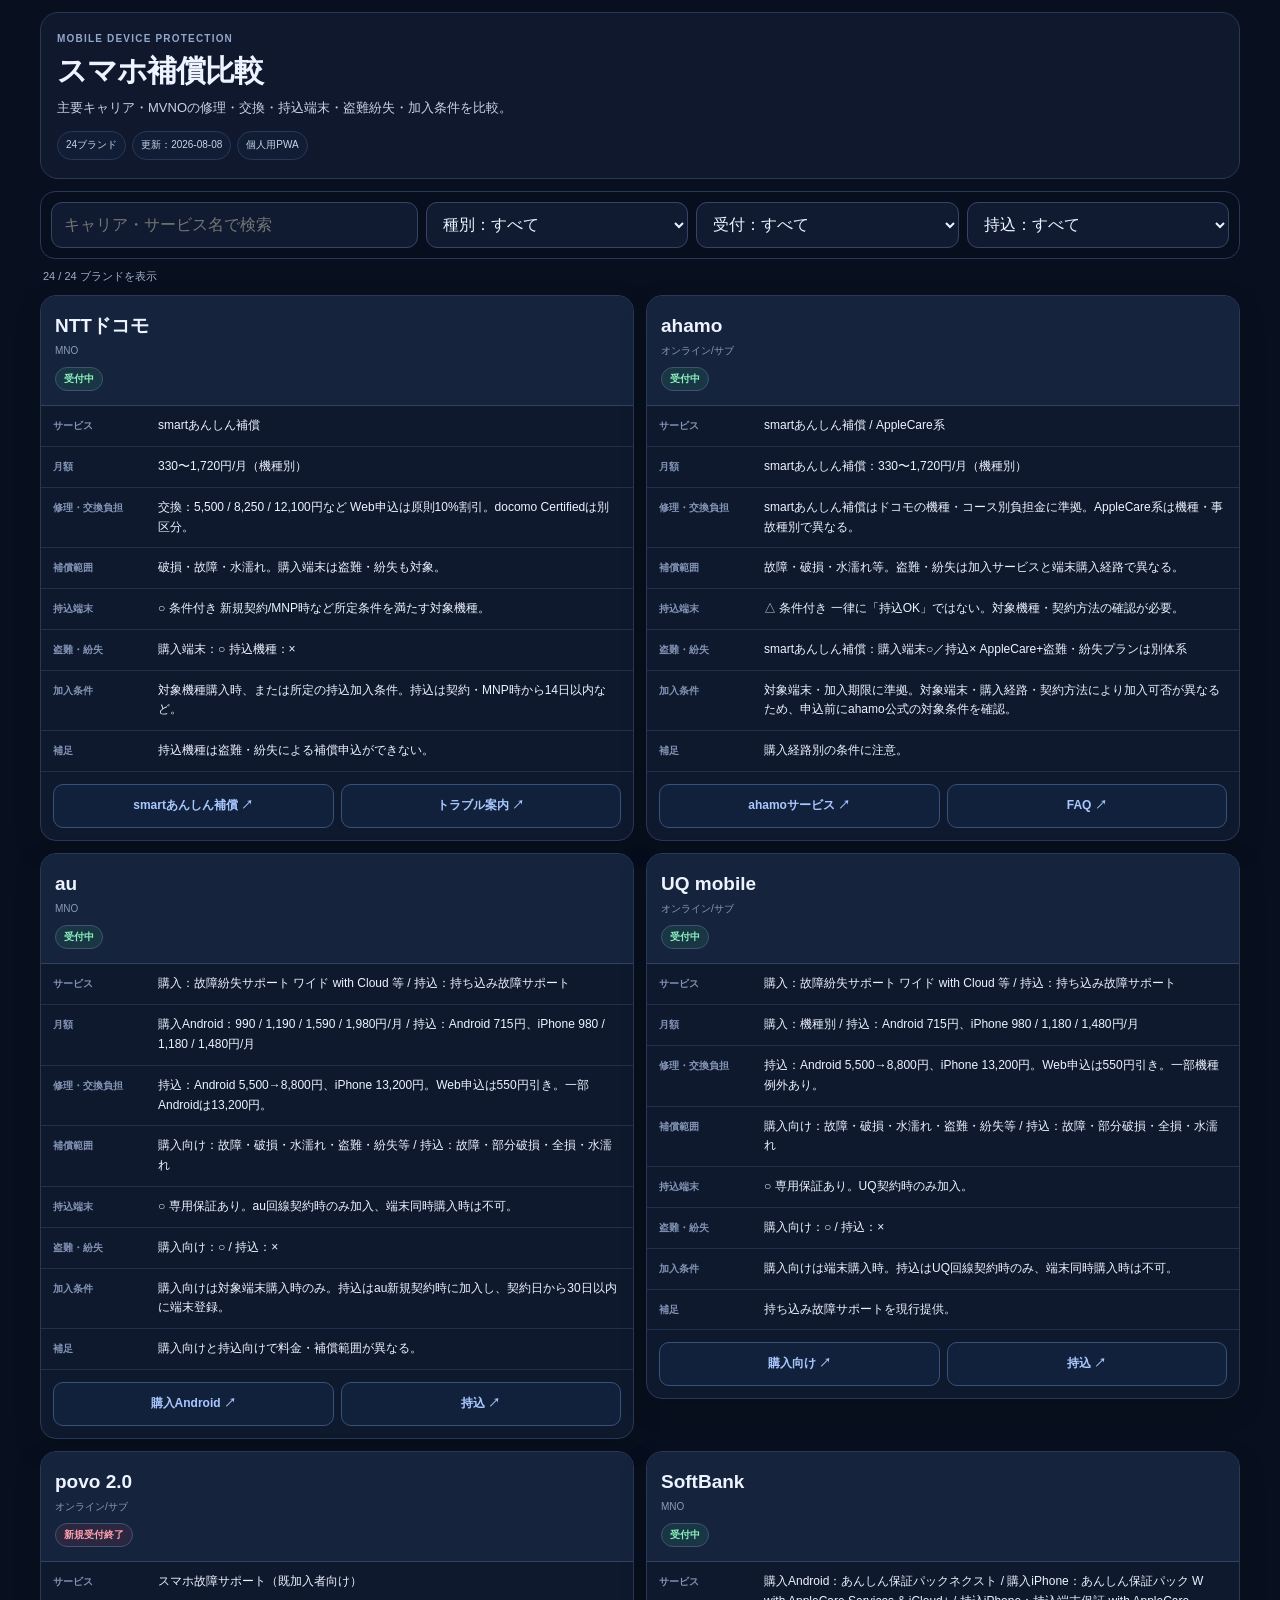
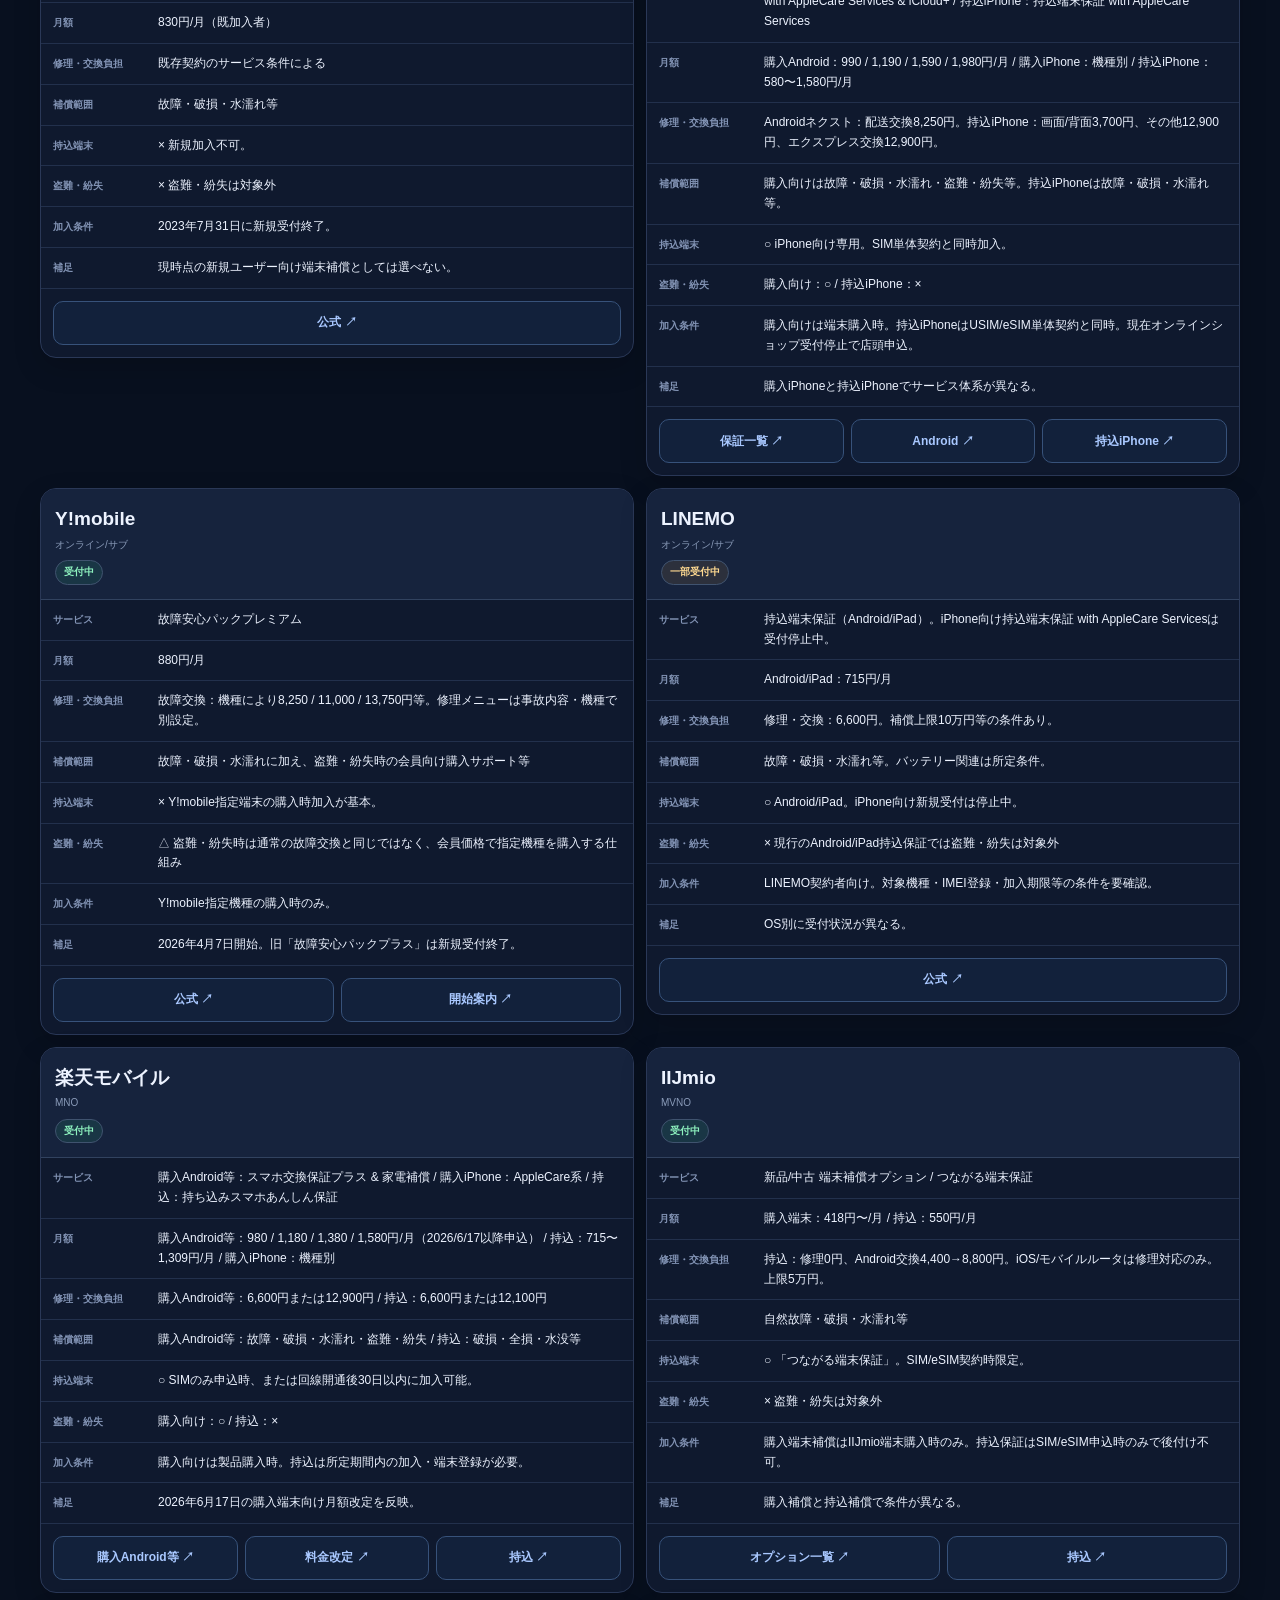
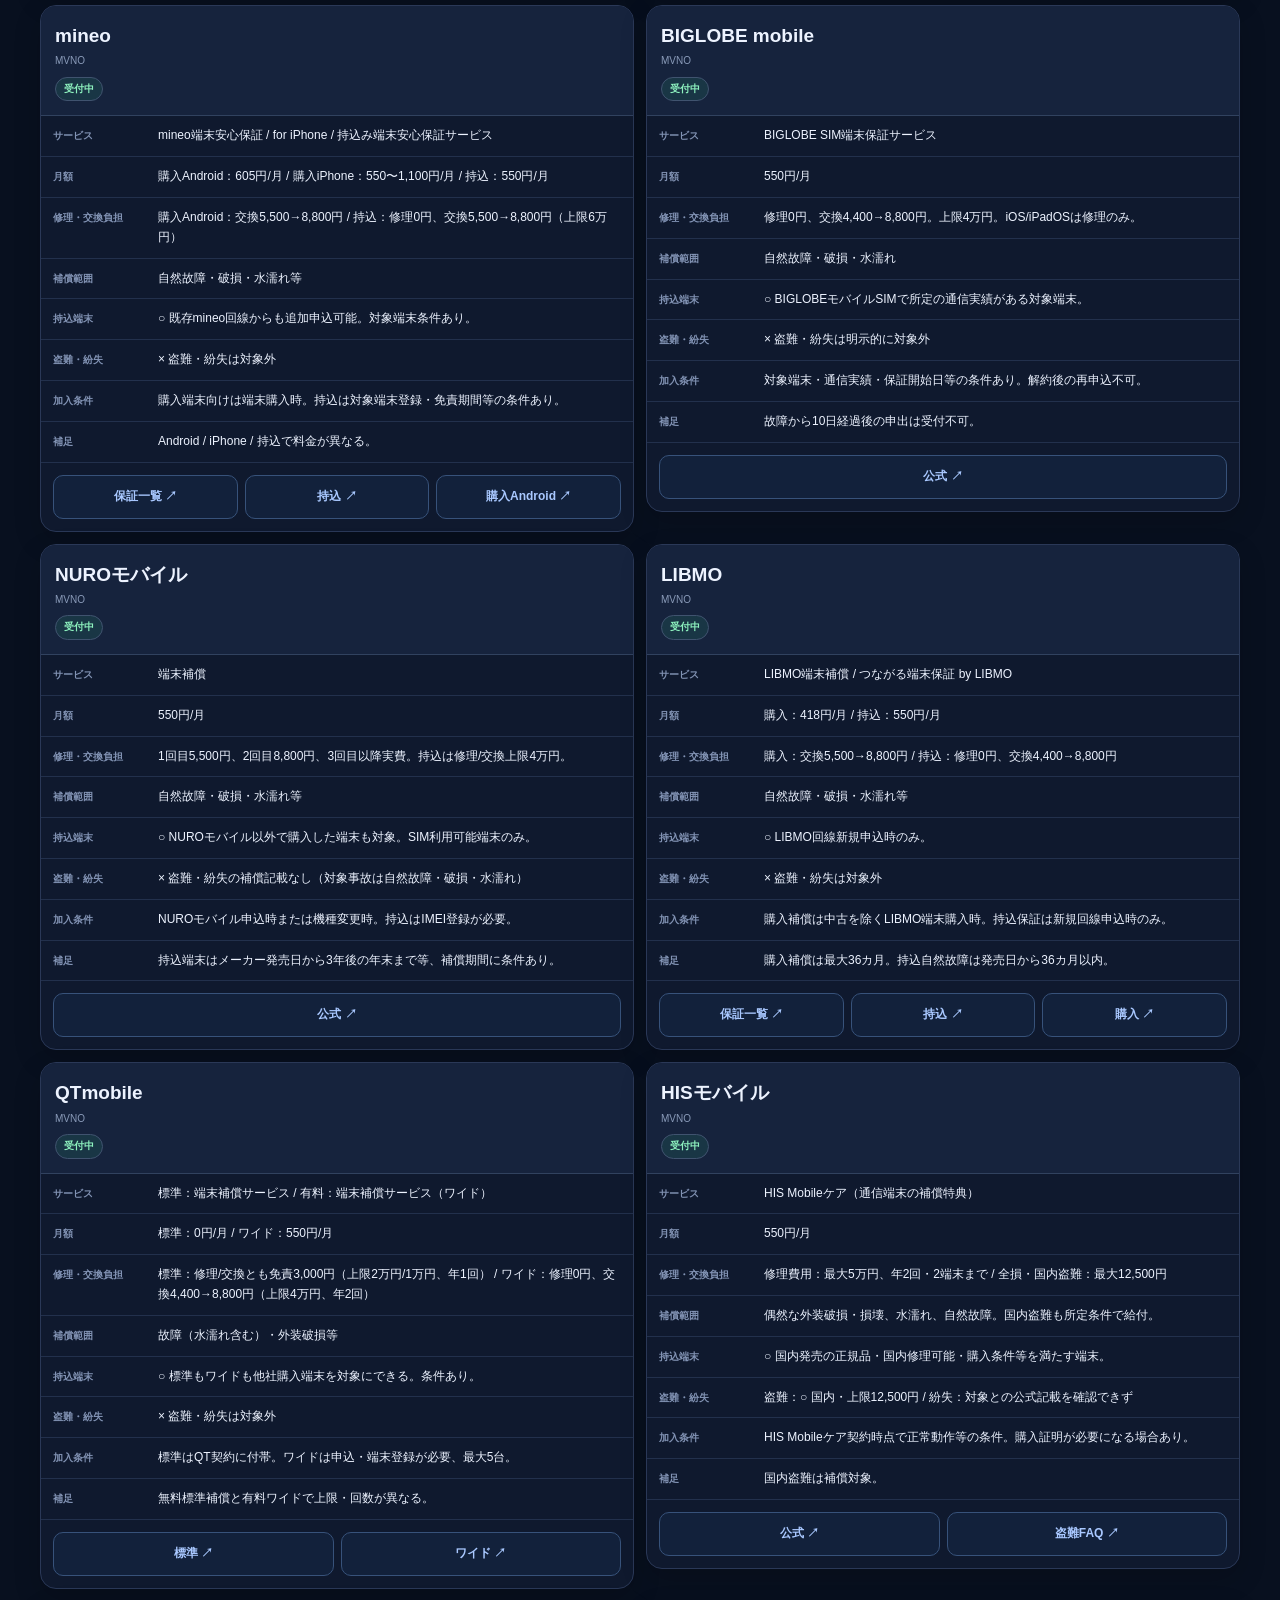
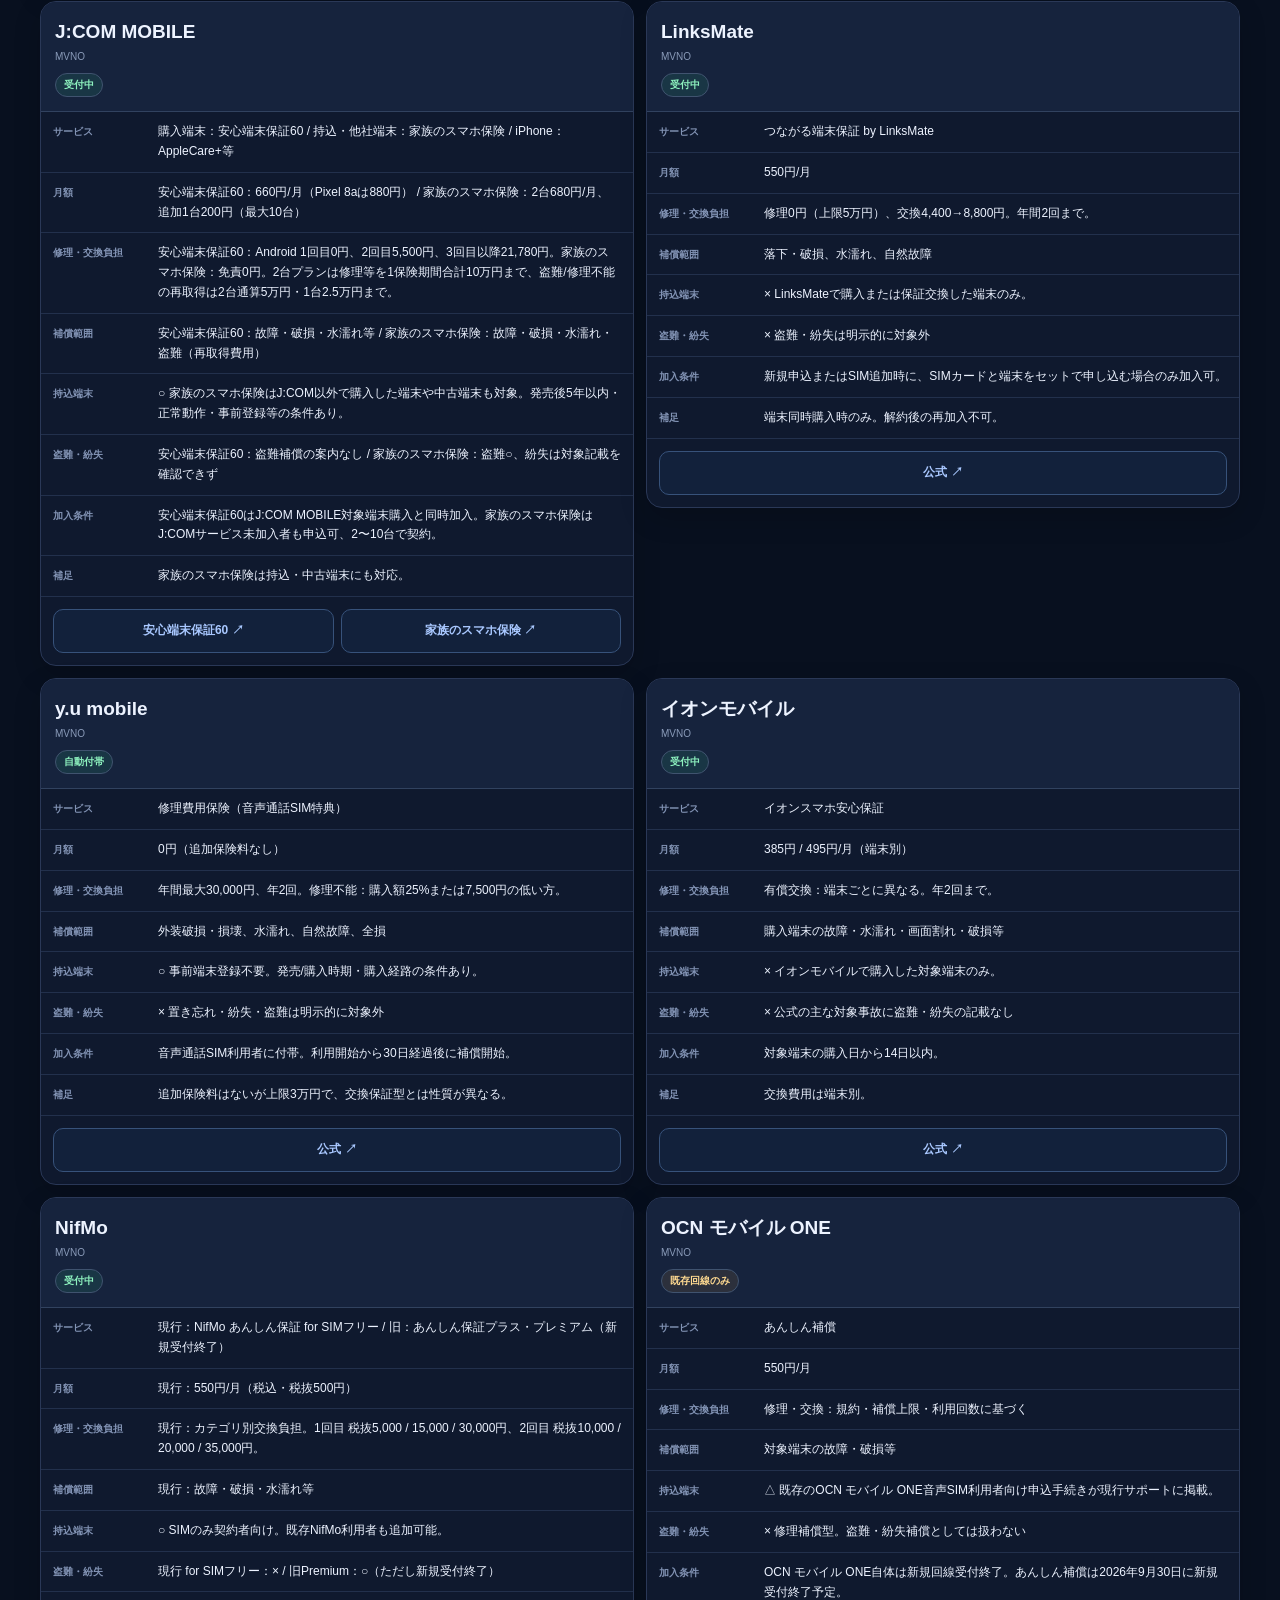
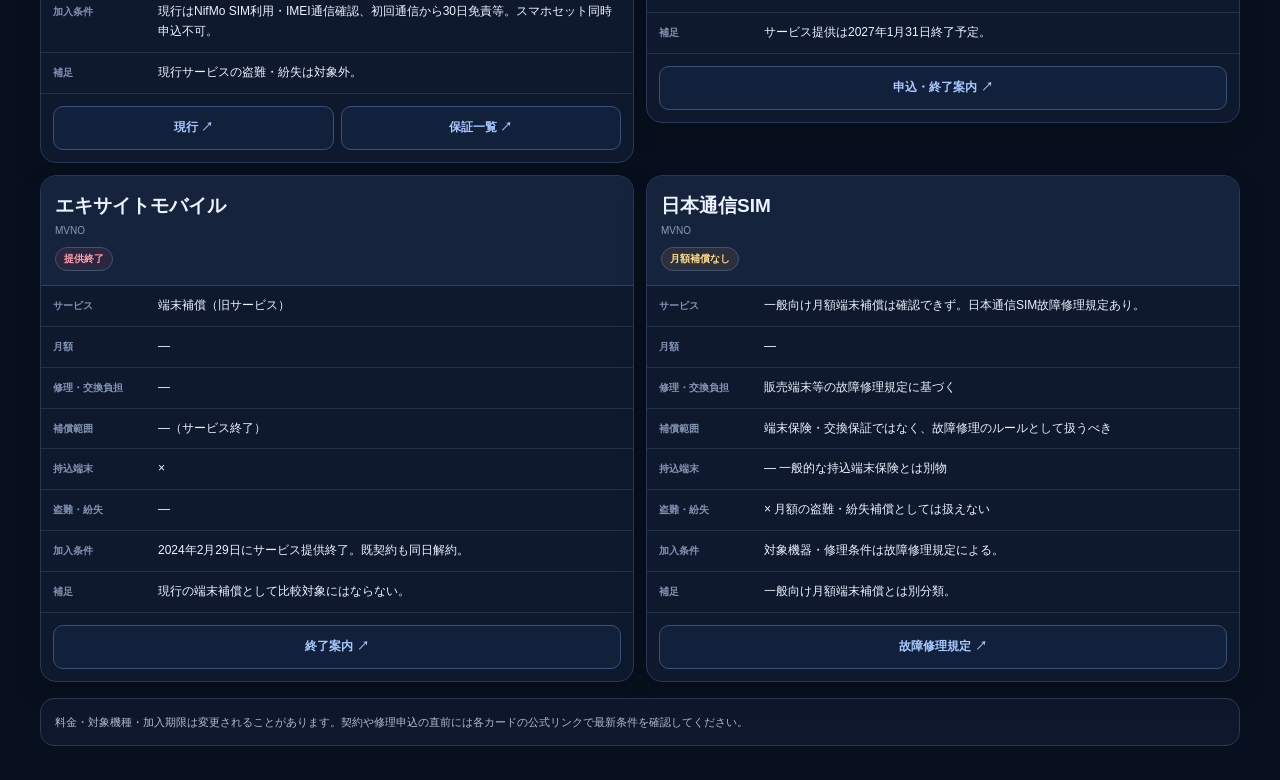
==== index.html @ 887584fe "Add mobile-first PWA interface" ====
<!doctype html>
<html lang="ja">
<head>
<meta charset="utf-8">
<meta name="viewport" content="width=device-width,initial-scale=1,viewport-fit=cover">
<title>スマホ補償比較</title>
<meta name="description" content="主要キャリア・MVNOのスマホ修理・端末補償サービス比較">
<meta name="theme-color" content="#08101f">
<meta name="apple-mobile-web-app-capable" content="yes">
<meta name="apple-mobile-web-app-status-bar-style" content="black-translucent">
<meta name="apple-mobile-web-app-title" content="補償比較">
<link rel="manifest" href="./manifest.webmanifest">
<link rel="apple-touch-icon" href="./icons/icon-192.png">
<style>
:root{--bg:#08101f;--panel:#101a2f;--panel2:#16233d;--line:#2a3857;--text:#edf3ff;--muted:#9eacc7;--accent:#86afff;--good:#58d6a1;--warn:#ffd072;--bad:#ff8b9a}*{box-sizing:border-box}html{-webkit-text-size-adjust:100%}body{margin:0;background:radial-gradient(900px 520px at 0 -10%,rgba(70,115,255,.2),transparent 60%),var(--bg);color:var(--text);font-family:-apple-system,BlinkMacSystemFont,"Segoe UI","Noto Sans JP",sans-serif;line-height:1.65;padding-left:env(safe-area-inset-left);padding-right:env(safe-area-inset-right)}a{color:#a9c8ff;text-decoration:none}.wrap{width:min(100% - 20px,760px);margin:auto;padding:12px 0 calc(34px + env(safe-area-inset-bottom))}.hero{padding:18px 16px;border:1px solid var(--line);border-radius:18px;background:rgba(16,26,47,.92)}.eyebrow{font-size:10px;letter-spacing:.12em;color:#94a7c9;font-weight:800}h1{font-size:30px;line-height:1.14;margin:6px 0 9px;letter-spacing:-.035em}.lead{margin:0;color:#c7d2e7;font-size:13px}.meta{display:flex;flex-wrap:wrap;gap:6px;margin-top:13px}.pill{font-size:10px;padding:5px 8px;border:1px solid var(--line);border-radius:999px;background:#111d34;color:#cad5e8}.controls{position:sticky;top:8px;z-index:5;display:grid;gap:8px;margin:12px 0 8px;padding:10px;border:1px solid var(--line);border-radius:15px;background:rgba(8,16,31,.95);backdrop-filter:blur(12px)}input,select{width:100%;min-height:46px;padding:10px 12px;border:1px solid #354665;border-radius:11px;background:#101b31;color:var(--text);font-size:16px;outline:none}.count{font-size:11px;color:var(--muted);margin:7px 3px 10px}.cards{display:grid;gap:12px}.card{overflow:hidden;border:1px solid var(--line);border-radius:16px;background:rgba(16,26,47,.95);box-shadow:0 10px 28px rgba(0,0,0,.16)}.cardHead{padding:14px;background:var(--panel2);border-bottom:1px solid #31425f}.brand{font-size:19px;font-weight:900}.type{font-size:10px;color:#899ab8;margin-top:2px}.status{display:inline-block;margin-top:7px;padding:3px 8px;border-radius:999px;font-size:10px;font-weight:850;border:1px solid #40536f}.ok{color:#8df1be;background:rgba(54,191,127,.12)}.warn{color:#ffda91;background:rgba(232,165,54,.1)}.closed{color:#ffa0ad;background:rgba(220,79,102,.11)}.row{display:grid;grid-template-columns:95px minmax(0,1fr);gap:10px;padding:10px 12px;border-bottom:1px solid #22304c;font-size:12px;overflow-wrap:anywhere}.label{color:#8293b4;font-size:10px;font-weight:850;padding-top:2px}.links{display:flex;flex-wrap:wrap;gap:7px;padding:12px}.links a{flex:1 1 130px;display:flex;align-items:center;justify-content:center;min-height:44px;padding:9px;border:1px solid #37527a;border-radius:10px;background:#12213b;font-size:12px;font-weight:800}.install{position:fixed;right:max(12px,env(safe-area-inset-right));bottom:max(14px,calc(env(safe-area-inset-bottom) + 10px));z-index:20;display:none;border:1px solid #4a6ea8;border-radius:999px;background:#18335c;color:#fff;padding:12px 16px;font-weight:850;box-shadow:0 10px 28px rgba(0,0,0,.35)}.note{margin-top:16px;padding:14px;border:1px solid var(--line);border-radius:14px;background:rgba(16,26,47,.8);font-size:11px;color:#aebbd0}.empty{padding:30px 12px;text-align:center;color:var(--muted)}@media(min-width:700px){.controls{grid-template-columns:1.4fr repeat(3,1fr)}.cards{grid-template-columns:1fr 1fr}.card{align-self:start}.wrap{width:min(96vw,1200px)}}
</style>
</head>
<body>
<div class="wrap">
<header class="hero"><div class="eyebrow">MOBILE DEVICE PROTECTION</div><h1>スマホ補償比較</h1><p class="lead">主要キャリア・MVNOの修理・交換・持込端末・盗難紛失・加入条件を比較。</p><div class="meta"><span class="pill">24ブランド</span><span class="pill">更新：2026-08-08</span><span class="pill">個人用PWA</span></div></header>
<div class="controls"><input id="q" type="search" placeholder="キャリア・サービス名で検索"><select id="type"><option value="">種別：すべて</option><option>MNO</option><option>オンライン/サブ</option><option>MVNO</option></select><select id="status"><option value="">受付：すべて</option><option>受付中</option><option>一部受付中</option><option>新規受付終了</option><option>自動付帯</option><option>既存回線のみ</option><option>提供終了</option><option>月額補償なし</option></select><select id="byod"><option value="">持込：すべて</option><option value="yes">対応あり</option><option value="conditional">条件付き</option><option value="no">非対応</option></select></div>
<div id="count" class="count"></div><main id="cards" class="cards"></main>
<div class="note">料金・対象機種・加入期限は変更されることがあります。契約や修理申込の直前には各カードの公式リンクで最新条件を確認してください。</div>
</div>
<button id="install" class="install" type="button">アプリをインストール</button>
<script src="./data.js"></script>
<script>
const $=s=>document.querySelector(s),cards=$('#cards'),q=$('#q'),type=$('#type'),status=$('#status'),byod=$('#byod'),count=$('#count');
const esc=s=>String(s??'').replace(/[&<>"']/g,c=>({'&':'&amp;','<':'&lt;','>':'&gt;','"':'&quot;',"'":'&#39;'}[c]));
function badge(s){return s==='受付中'||s==='自動付帯'?'ok':s.includes('終了')||s==='提供終了'?'closed':'warn'}
function render(){const query=q.value.trim().toLowerCase();const rows=(window.WARRANTY_DATA||[]).filter(x=>(!query||Object.values(x).join(' ').toLowerCase().includes(query))&&(!type.value||x.type===type.value)&&(!status.value||x.status===status.value)&&(!byod.value||x.byod===byod.value));count.textContent=`${rows.length} / ${(window.WARRANTY_DATA||[]).length} ブランドを表示`;cards.innerHTML=rows.length?rows.map(x=>`<article class="card"><div class="cardHead"><div class="brand">${esc(x.brand.replace(/\s+(MNO|MVNO|オンライン\/サブ)$/,''))}</div><div class="type">${esc(x.type)}</div><span class="status ${badge(x.status)}">${esc(x.reception)}</span></div>${[['サービス',x.service],['月額',x.monthly],['修理・交換負担',x.cost],['補償範囲',x.coverage],['持込端末',x.bring],['盗難・紛失',x.theft],['加入条件',x.join],['補足',x.note]].map(([a,b])=>`<div class="row"><div class="label">${a}</div><div>${esc(b)}</div></div>`).join('')}<div class="links">${x.links.map(l=>`<a href="${esc(l.href)}" target="_blank" rel="noopener">${esc(l.name)}</a>`).join('')}</div></article>`).join(''):'<div class="empty">条件に一致するブランドがありません。</div>'}
[q,type,status,byod].forEach(el=>el.addEventListener(el===q?'input':'change',render));render();
if('serviceWorker'in navigator)window.addEventListener('load',()=>navigator.serviceWorker.register('./sw.js').catch(()=>{}));
let deferredPrompt;const install=$('#install');window.addEventListener('beforeinstallprompt',e=>{e.preventDefault();deferredPrompt=e;install.style.display='block'});install.addEventListener('click',async()=>{if(!deferredPrompt)return;deferredPrompt.prompt();await deferredPrompt.userChoice;deferredPrompt=null;install.style.display='none'});window.addEventListener('appinstalled',()=>install.style.display='none');
</script>
</body></html>
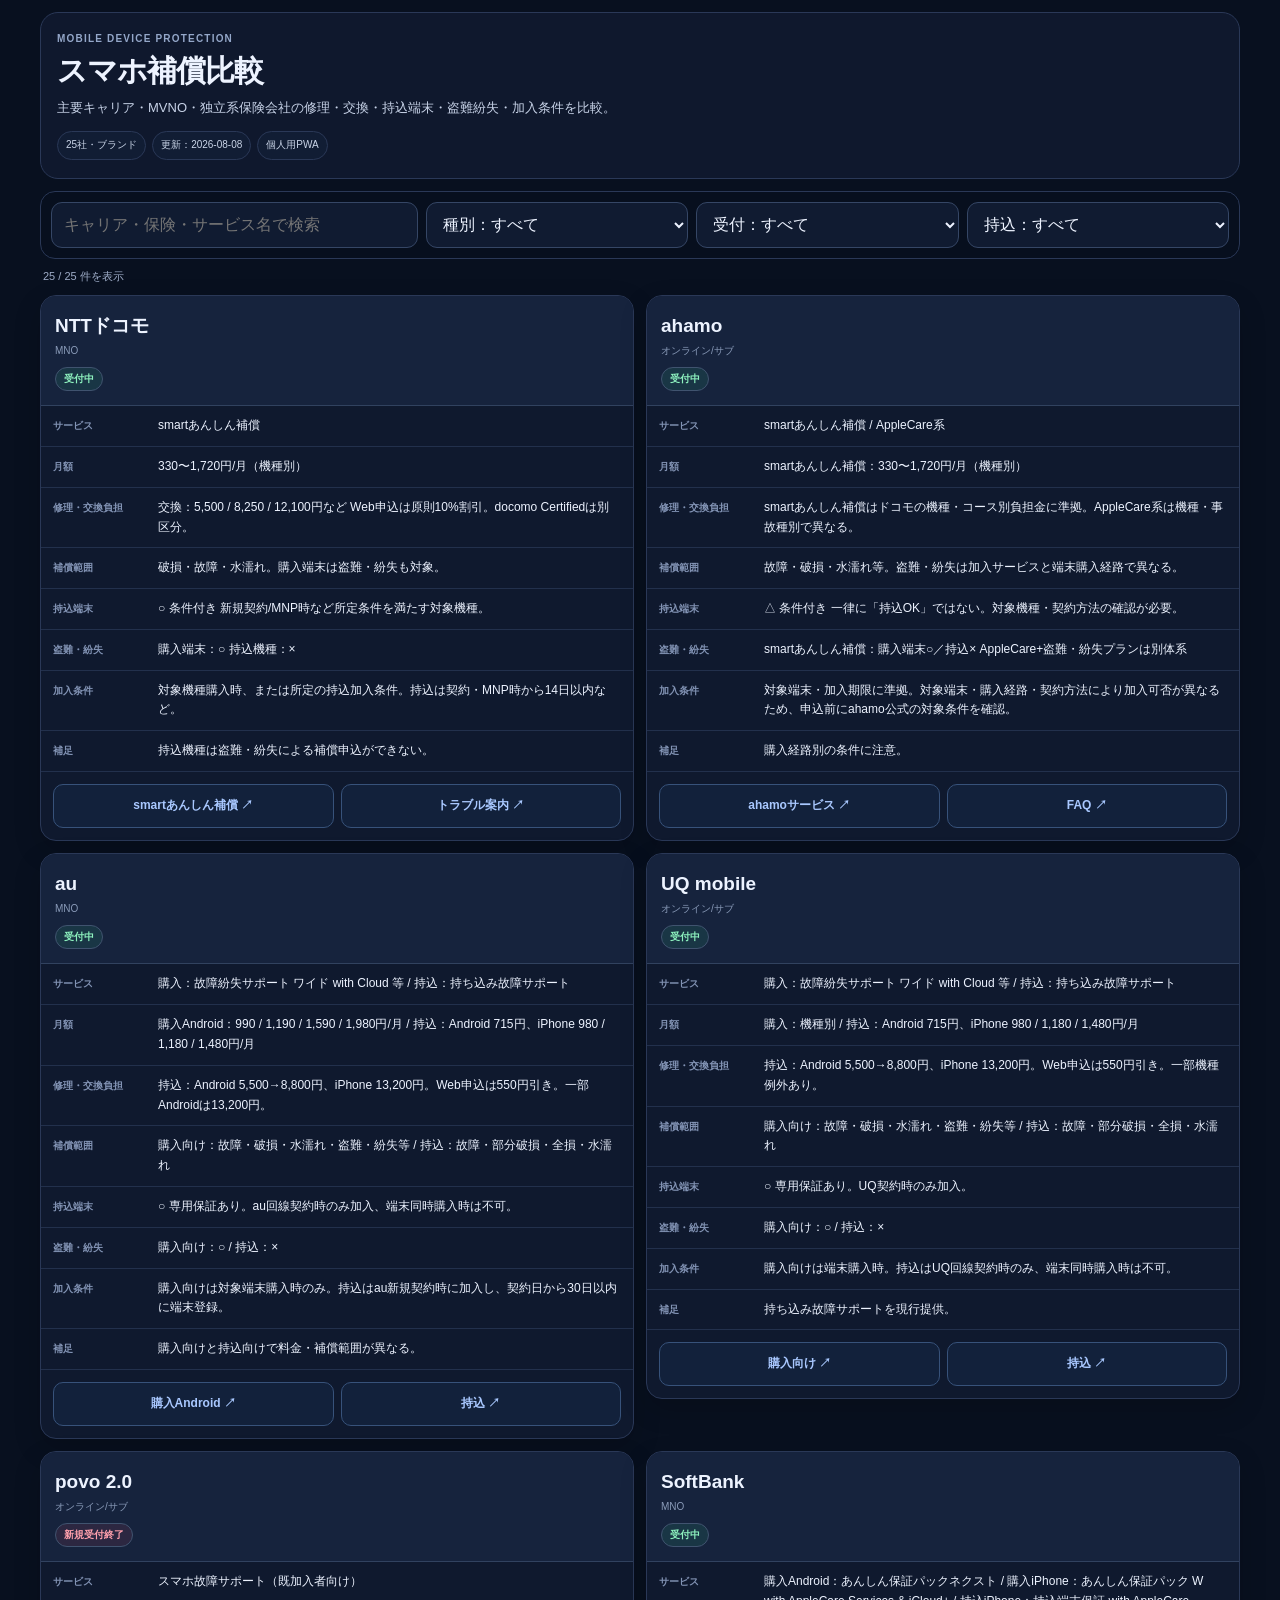
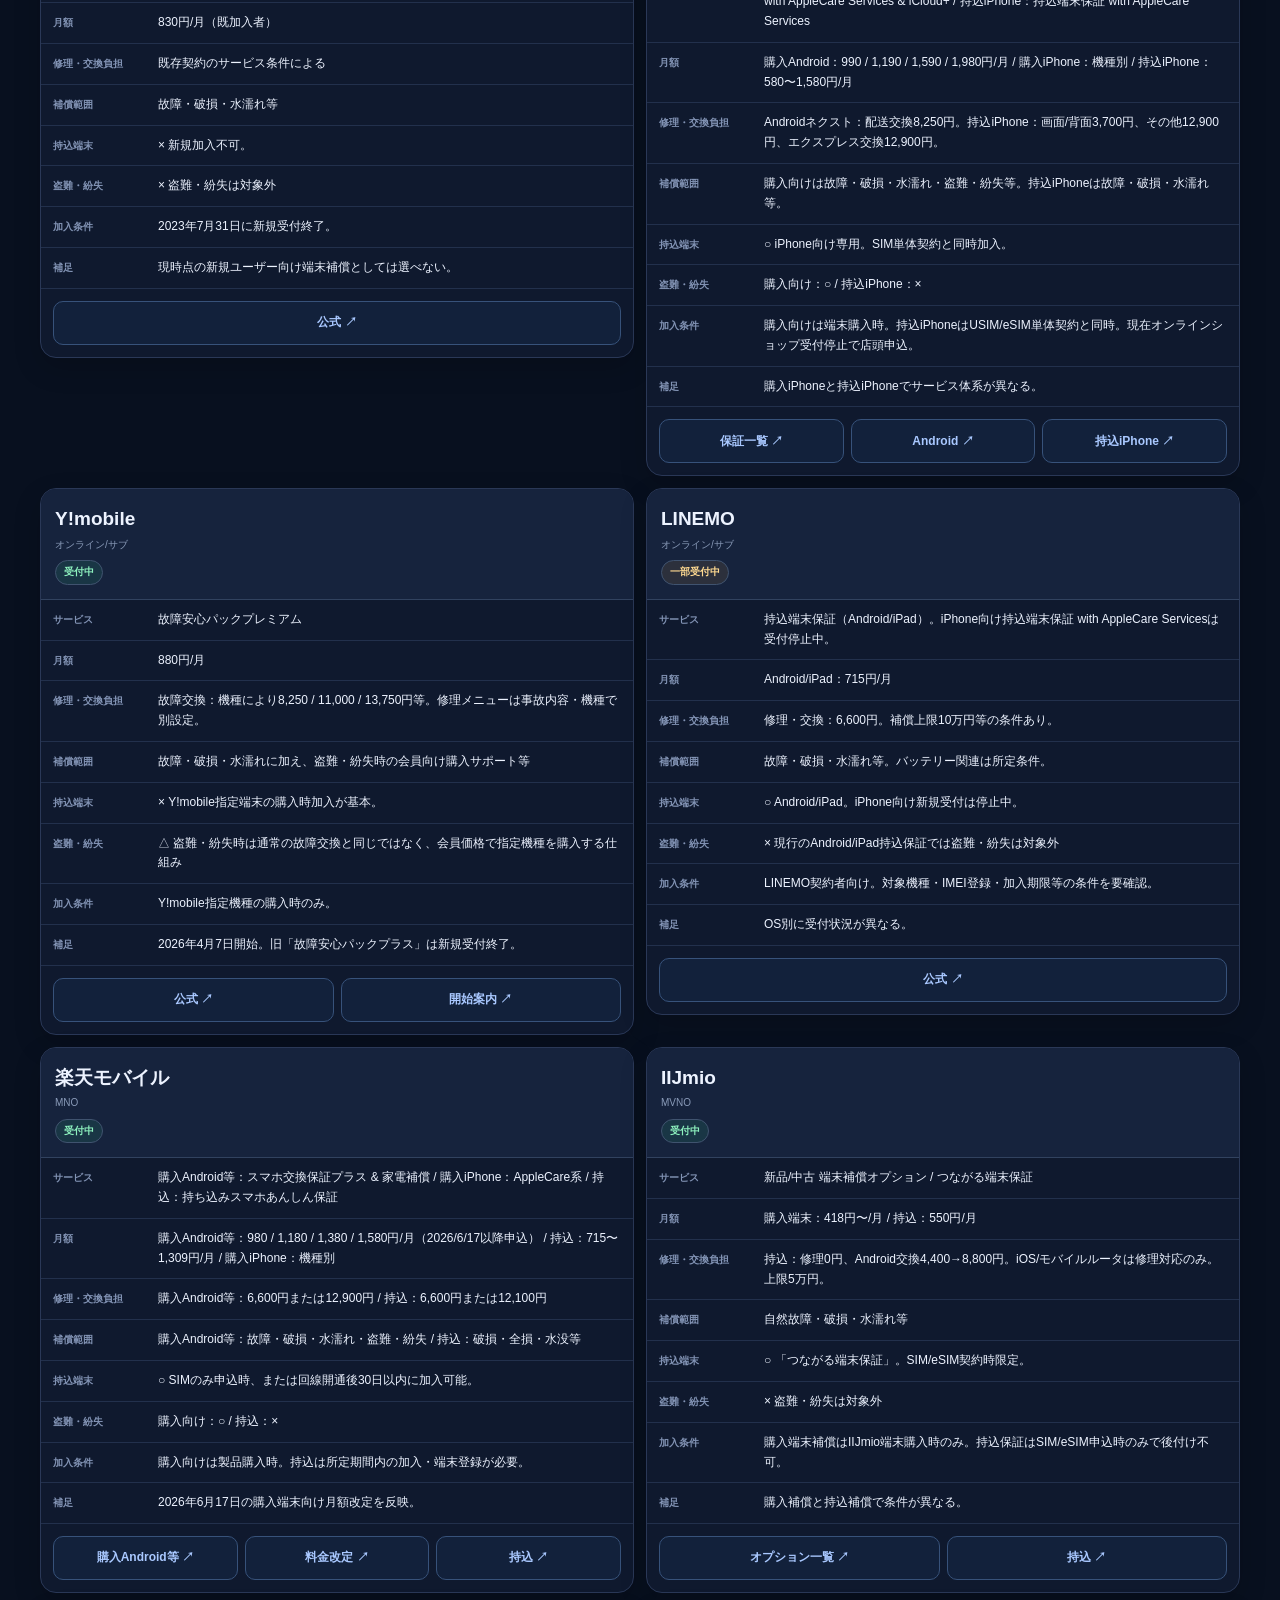
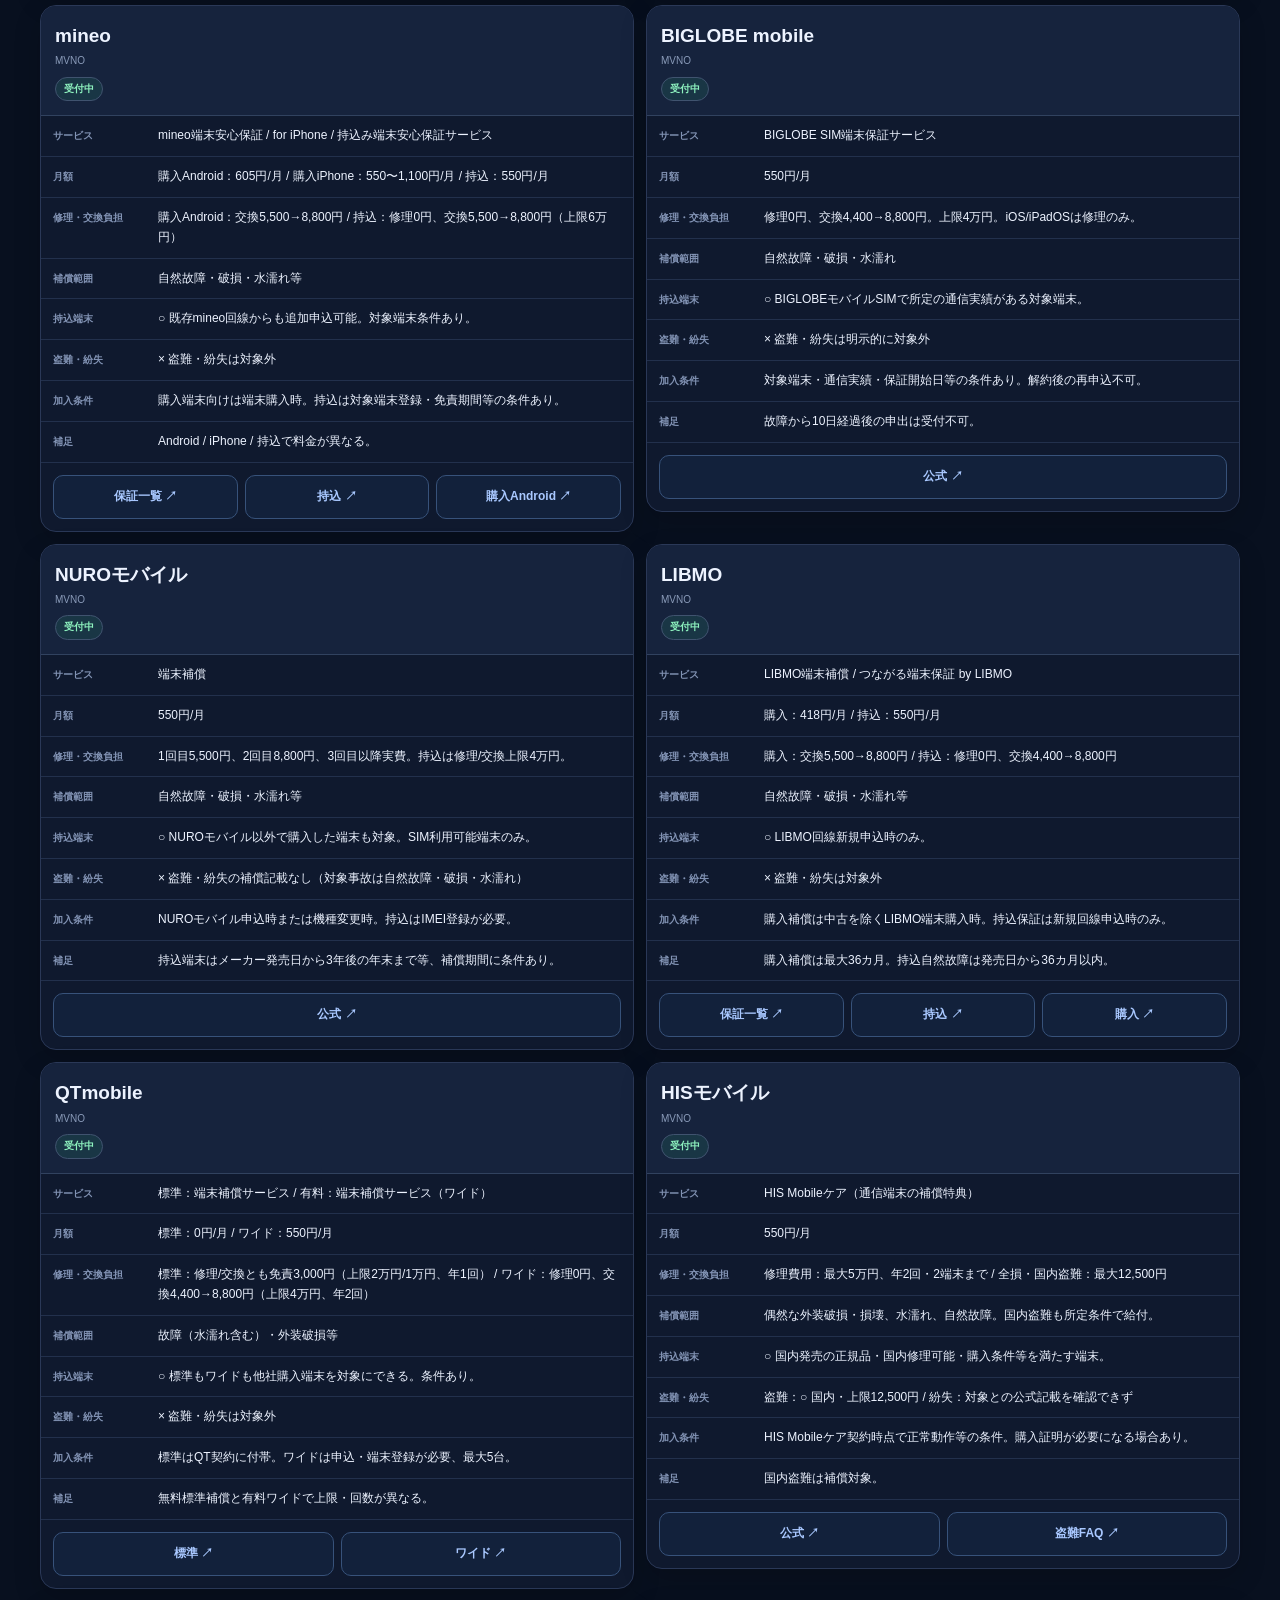
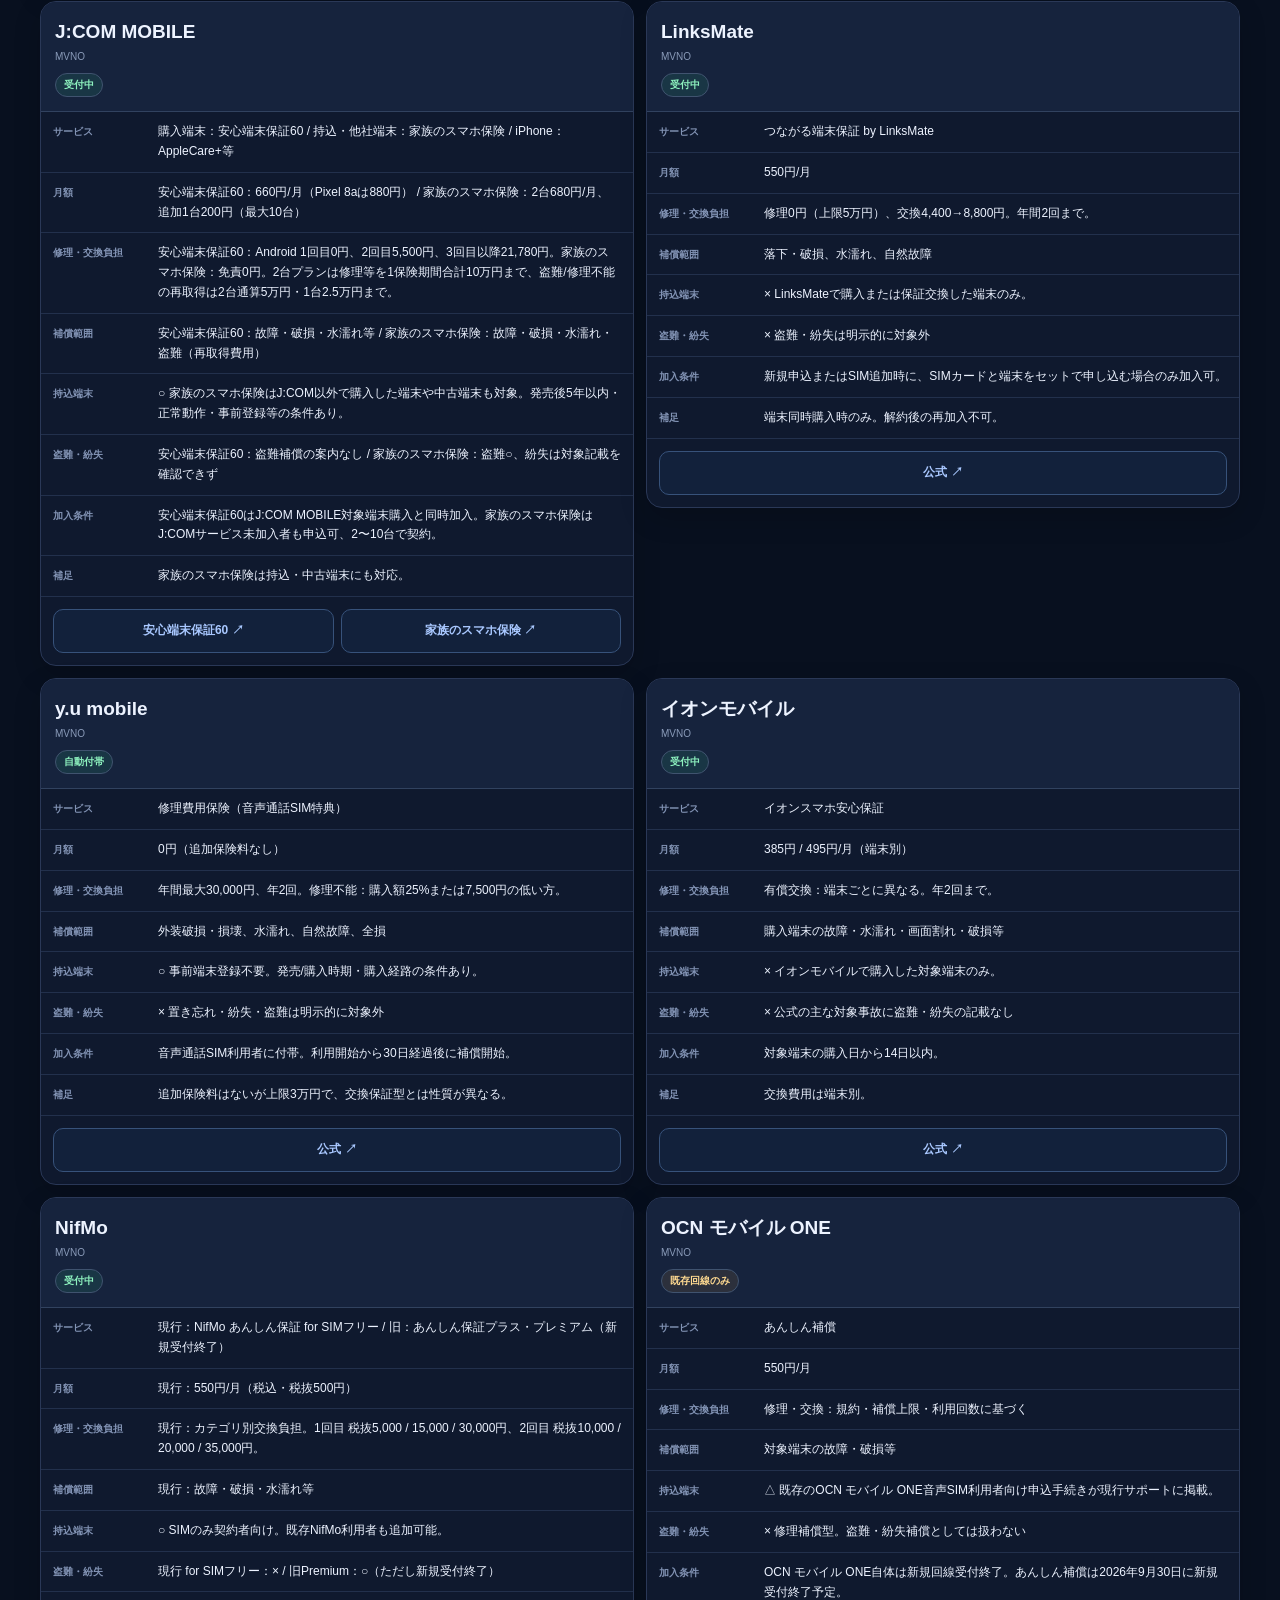
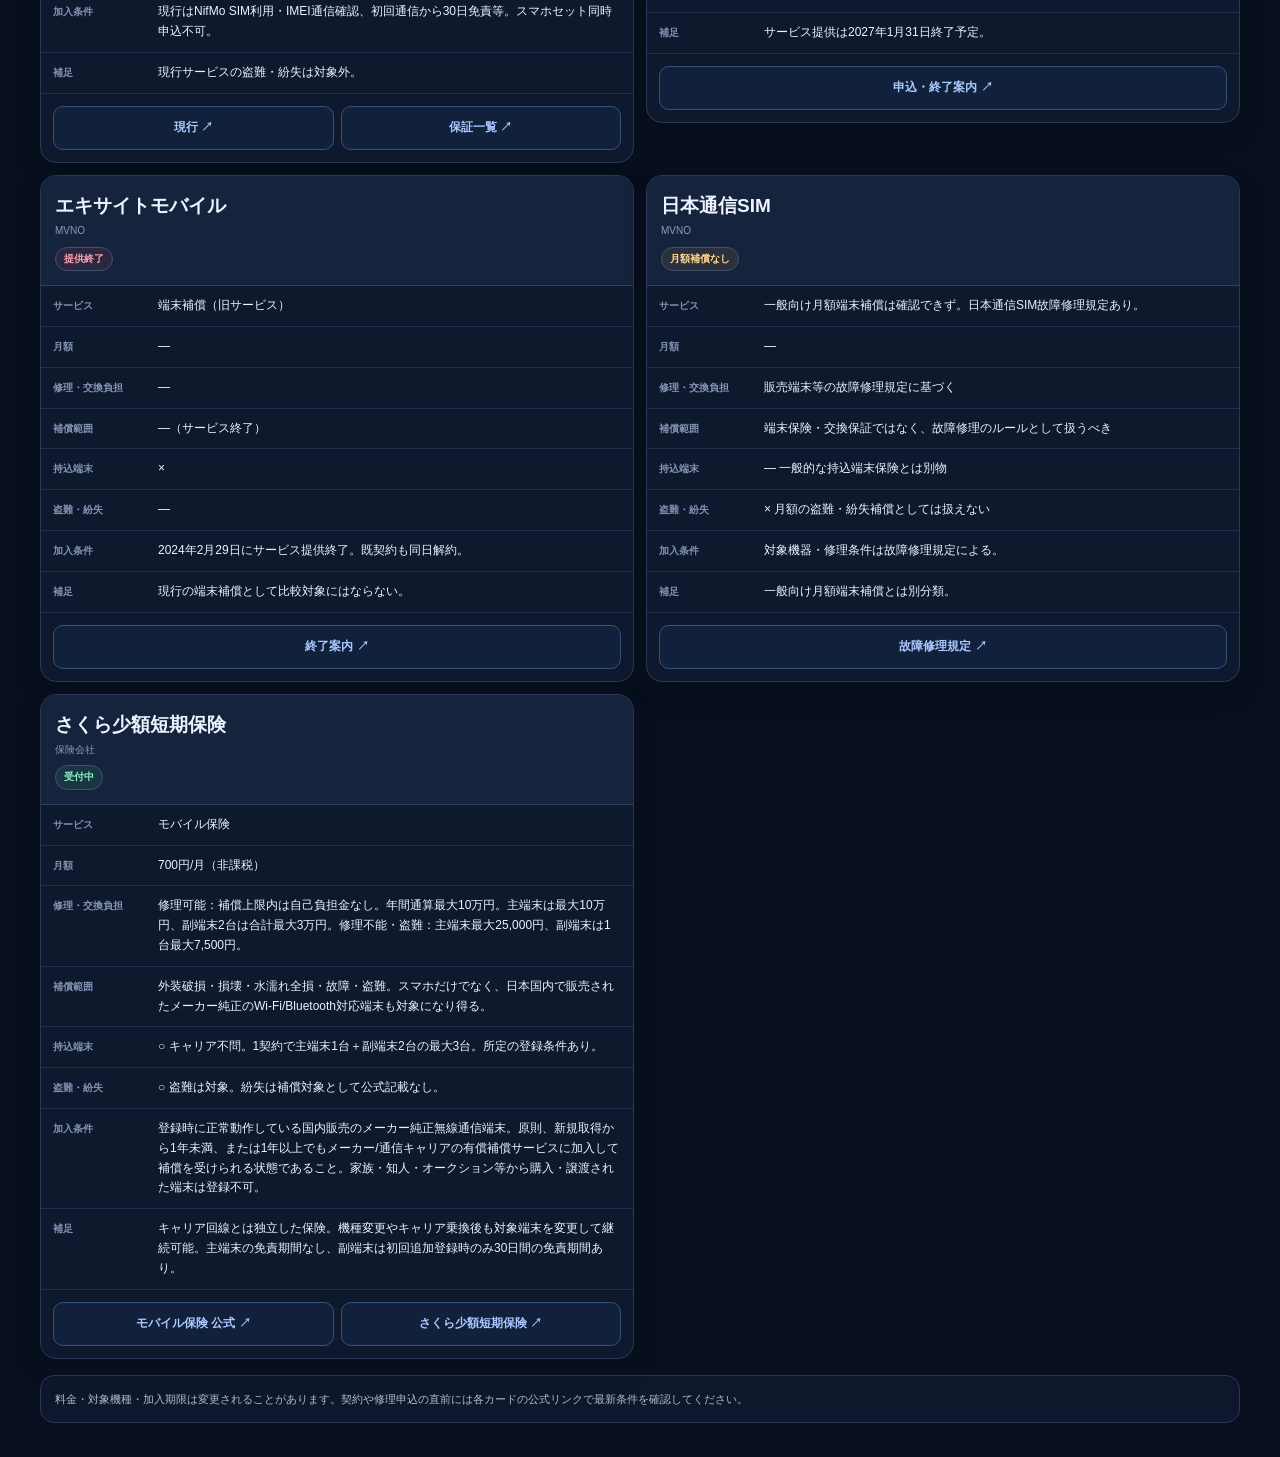
==== commit 4c204645: "Add insurance company category and Sakura Mobile Insurance" ====
--- a/index.html
+++ b/index.html
@@ -4,7 +4,7 @@
 <meta charset="utf-8">
 <meta name="viewport" content="width=device-width,initial-scale=1,viewport-fit=cover">
 <title>スマホ補償比較</title>
-<meta name="description" content="主要キャリア・MVNOのスマホ修理・端末補償サービス比較">
+<meta name="description" content="主要キャリア・MVNO・独立系保険会社のスマホ修理・端末補償サービス比較">
 <meta name="theme-color" content="#08101f">
 <meta name="apple-mobile-web-app-capable" content="yes">
 <meta name="apple-mobile-web-app-status-bar-style" content="black-translucent">
@@ -17,18 +17,19 @@
 </head>
 <body>
 <div class="wrap">
-<header class="hero"><div class="eyebrow">MOBILE DEVICE PROTECTION</div><h1>スマホ補償比較</h1><p class="lead">主要キャリア・MVNOの修理・交換・持込端末・盗難紛失・加入条件を比較。</p><div class="meta"><span class="pill">24ブランド</span><span class="pill">更新：2026-08-08</span><span class="pill">個人用PWA</span></div></header>
-<div class="controls"><input id="q" type="search" placeholder="キャリア・サービス名で検索"><select id="type"><option value="">種別：すべて</option><option>MNO</option><option>オンライン/サブ</option><option>MVNO</option></select><select id="status"><option value="">受付：すべて</option><option>受付中</option><option>一部受付中</option><option>新規受付終了</option><option>自動付帯</option><option>既存回線のみ</option><option>提供終了</option><option>月額補償なし</option></select><select id="byod"><option value="">持込：すべて</option><option value="yes">対応あり</option><option value="conditional">条件付き</option><option value="no">非対応</option></select></div>
+<header class="hero"><div class="eyebrow">MOBILE DEVICE PROTECTION</div><h1>スマホ補償比較</h1><p class="lead">主要キャリア・MVNO・独立系保険会社の修理・交換・持込端末・盗難紛失・加入条件を比較。</p><div class="meta"><span class="pill">25社・ブランド</span><span class="pill">更新：2026-08-08</span><span class="pill">個人用PWA</span></div></header>
+<div class="controls"><input id="q" type="search" placeholder="キャリア・保険・サービス名で検索"><select id="type"><option value="">種別：すべて</option><option>MNO</option><option>オンライン/サブ</option><option>MVNO</option><option>保険会社</option></select><select id="status"><option value="">受付：すべて</option><option>受付中</option><option>一部受付中</option><option>新規受付終了</option><option>自動付帯</option><option>既存回線のみ</option><option>提供終了</option><option>月額補償なし</option></select><select id="byod"><option value="">持込：すべて</option><option value="yes">対応あり</option><option value="conditional">条件付き</option><option value="no">非対応</option></select></div>
 <div id="count" class="count"></div><main id="cards" class="cards"></main>
 <div class="note">料金・対象機種・加入期限は変更されることがあります。契約や修理申込の直前には各カードの公式リンクで最新条件を確認してください。</div>
 </div>
 <button id="install" class="install" type="button">アプリをインストール</button>
 <script src="./data.js"></script>
+<script src="./extra-data.js"></script>
 <script>
 const $=s=>document.querySelector(s),cards=$('#cards'),q=$('#q'),type=$('#type'),status=$('#status'),byod=$('#byod'),count=$('#count');
 const esc=s=>String(s??'').replace(/[&<>"']/g,c=>({'&':'&amp;','<':'&lt;','>':'&gt;','"':'&quot;',"'":'&#39;'}[c]));
 function badge(s){return s==='受付中'||s==='自動付帯'?'ok':s.includes('終了')||s==='提供終了'?'closed':'warn'}
-function render(){const query=q.value.trim().toLowerCase();const rows=(window.WARRANTY_DATA||[]).filter(x=>(!query||Object.values(x).join(' ').toLowerCase().includes(query))&&(!type.value||x.type===type.value)&&(!status.value||x.status===status.value)&&(!byod.value||x.byod===byod.value));count.textContent=`${rows.length} / ${(window.WARRANTY_DATA||[]).length} ブランドを表示`;cards.innerHTML=rows.length?rows.map(x=>`<article class="card"><div class="cardHead"><div class="brand">${esc(x.brand.replace(/\s+(MNO|MVNO|オンライン\/サブ)$/,''))}</div><div class="type">${esc(x.type)}</div><span class="status ${badge(x.status)}">${esc(x.reception)}</span></div>${[['サービス',x.service],['月額',x.monthly],['修理・交換負担',x.cost],['補償範囲',x.coverage],['持込端末',x.bring],['盗難・紛失',x.theft],['加入条件',x.join],['補足',x.note]].map(([a,b])=>`<div class="row"><div class="label">${a}</div><div>${esc(b)}</div></div>`).join('')}<div class="links">${x.links.map(l=>`<a href="${esc(l.href)}" target="_blank" rel="noopener">${esc(l.name)}</a>`).join('')}</div></article>`).join(''):'<div class="empty">条件に一致するブランドがありません。</div>'}
+function render(){const query=q.value.trim().toLowerCase();const rows=(window.WARRANTY_DATA||[]).filter(x=>(!query||Object.values(x).join(' ').toLowerCase().includes(query))&&(!type.value||x.type===type.value)&&(!status.value||x.status===status.value)&&(!byod.value||x.byod===byod.value));count.textContent=`${rows.length} / ${(window.WARRANTY_DATA||[]).length} 件を表示`;cards.innerHTML=rows.length?rows.map(x=>`<article class="card"><div class="cardHead"><div class="brand">${esc(x.brand.replace(/\s+(MNO|MVNO|オンライン\/サブ|保険会社)$/,''))}</div><div class="type">${esc(x.type)}</div><span class="status ${badge(x.status)}">${esc(x.reception)}</span></div>${[['サービス',x.service],['月額',x.monthly],['修理・交換負担',x.cost],['補償範囲',x.coverage],['持込端末',x.bring],['盗難・紛失',x.theft],['加入条件',x.join],['補足',x.note]].map(([a,b])=>`<div class="row"><div class="label">${a}</div><div>${esc(b)}</div></div>`).join('')}<div class="links">${x.links.map(l=>`<a href="${esc(l.href)}" target="_blank" rel="noopener">${esc(l.name)}</a>`).join('')}</div></article>`).join(''):'<div class="empty">条件に一致する項目がありません。</div>'}
 [q,type,status,byod].forEach(el=>el.addEventListener(el===q?'input':'change',render));render();
 if('serviceWorker'in navigator)window.addEventListener('load',()=>navigator.serviceWorker.register('./sw.js').catch(()=>{}));
 let deferredPrompt;const install=$('#install');window.addEventListener('beforeinstallprompt',e=>{e.preventDefault();deferredPrompt=e;install.style.display='block'});install.addEventListener('click',async()=>{if(!deferredPrompt)return;deferredPrompt.prompt();await deferredPrompt.userChoice;deferredPrompt=null;install.style.display='none'});window.addEventListener('appinstalled',()=>install.style.display='none');
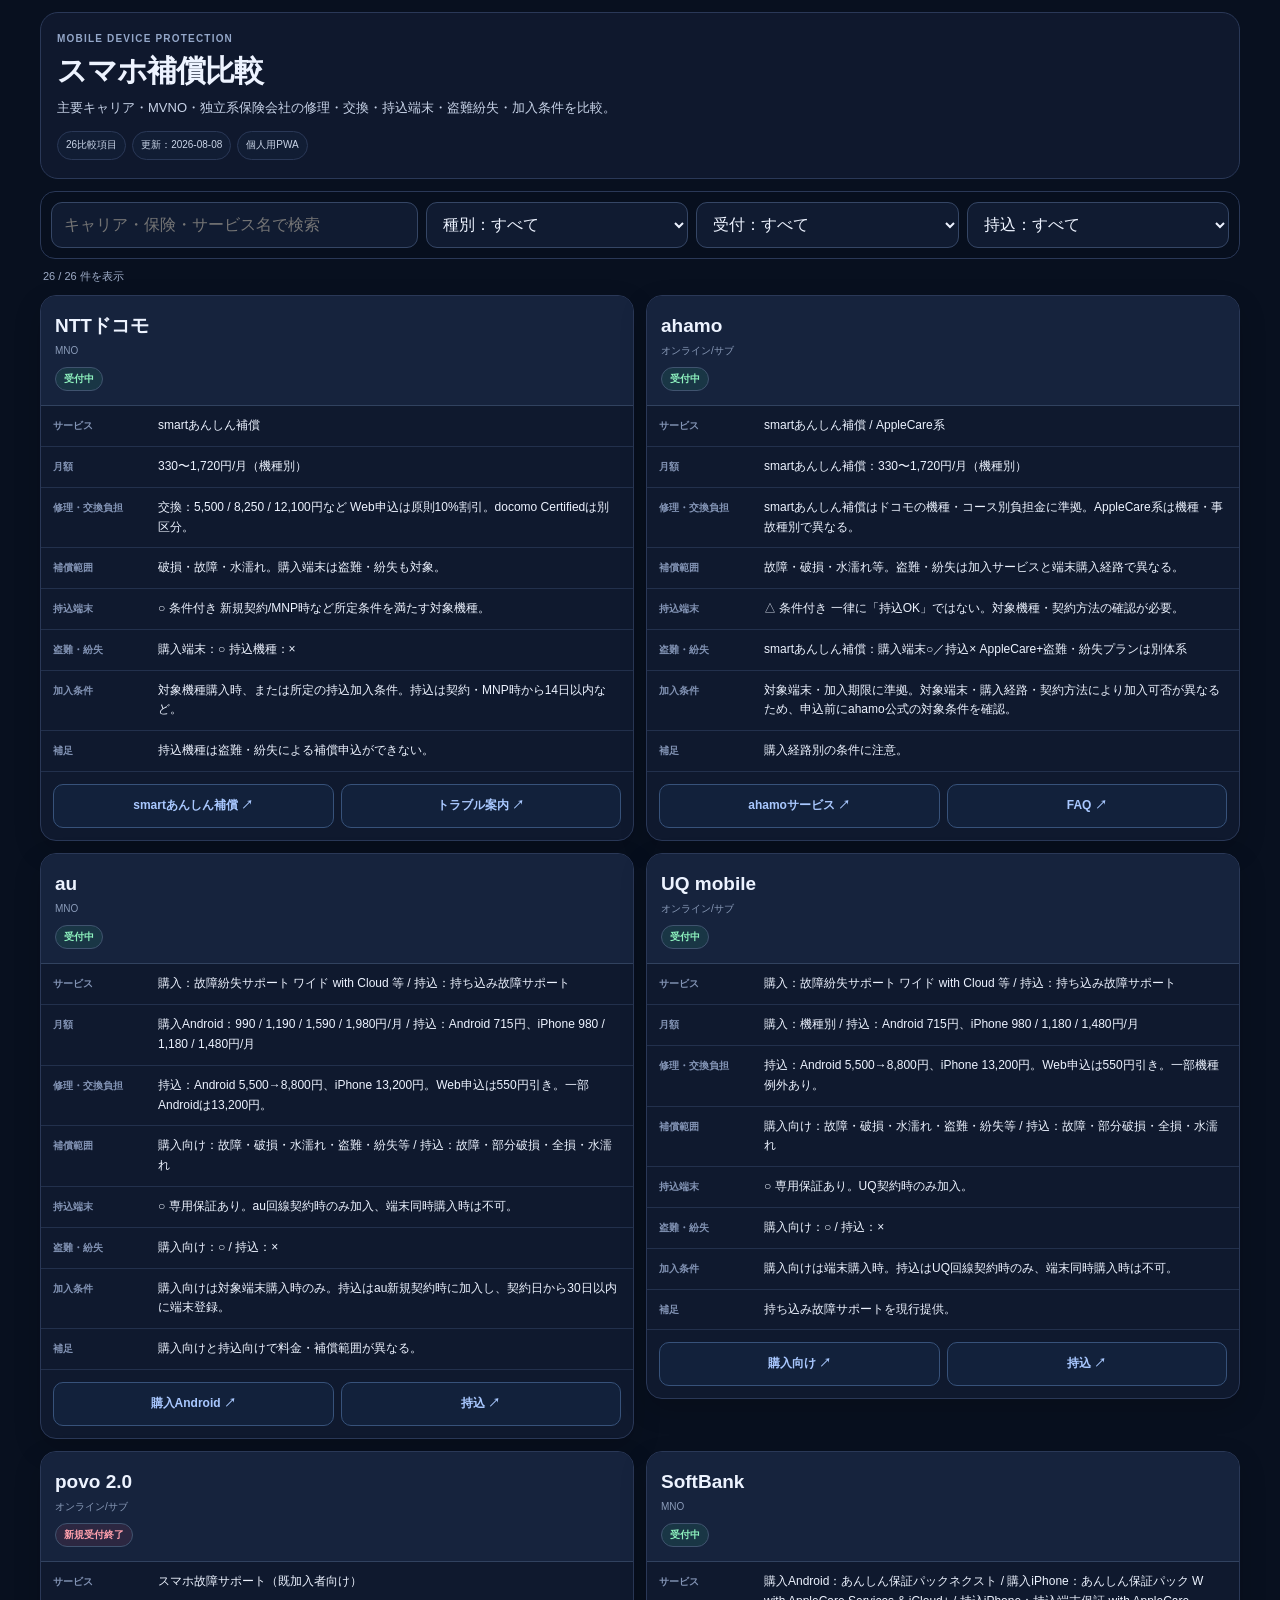
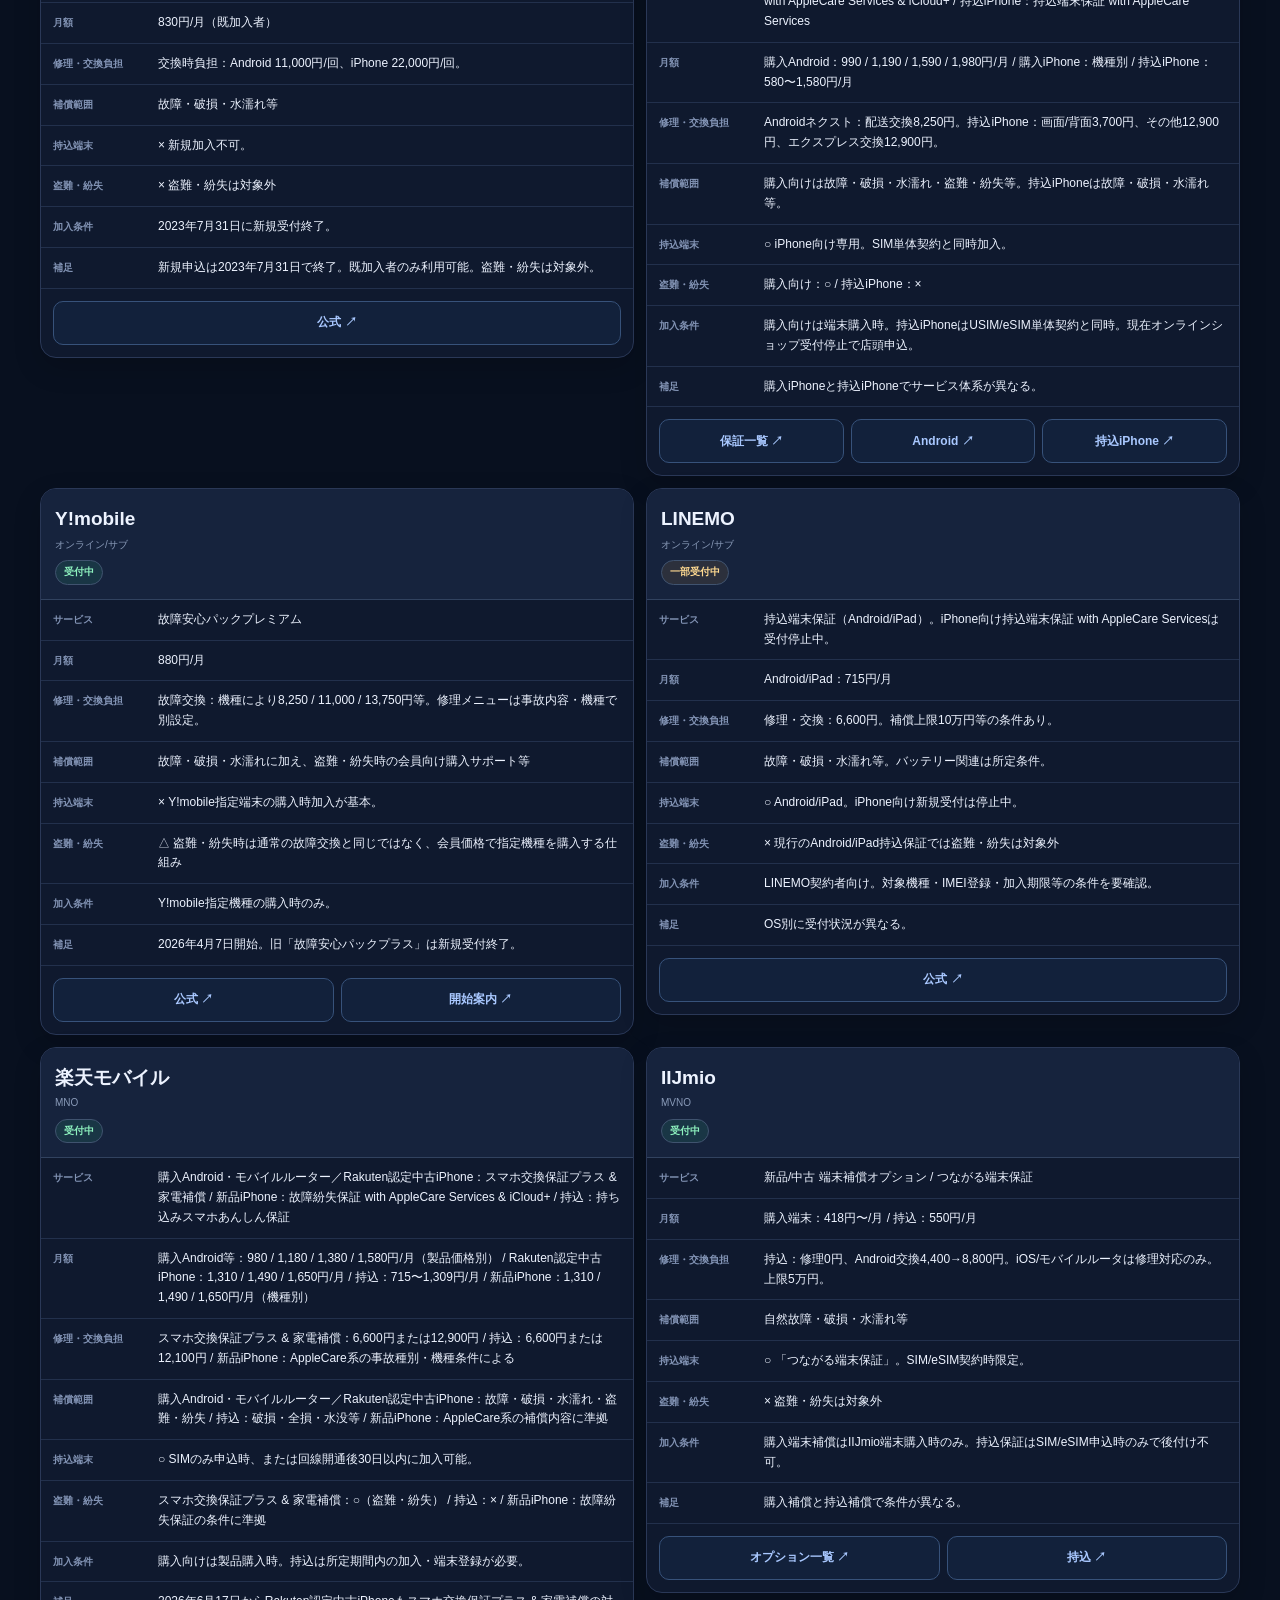
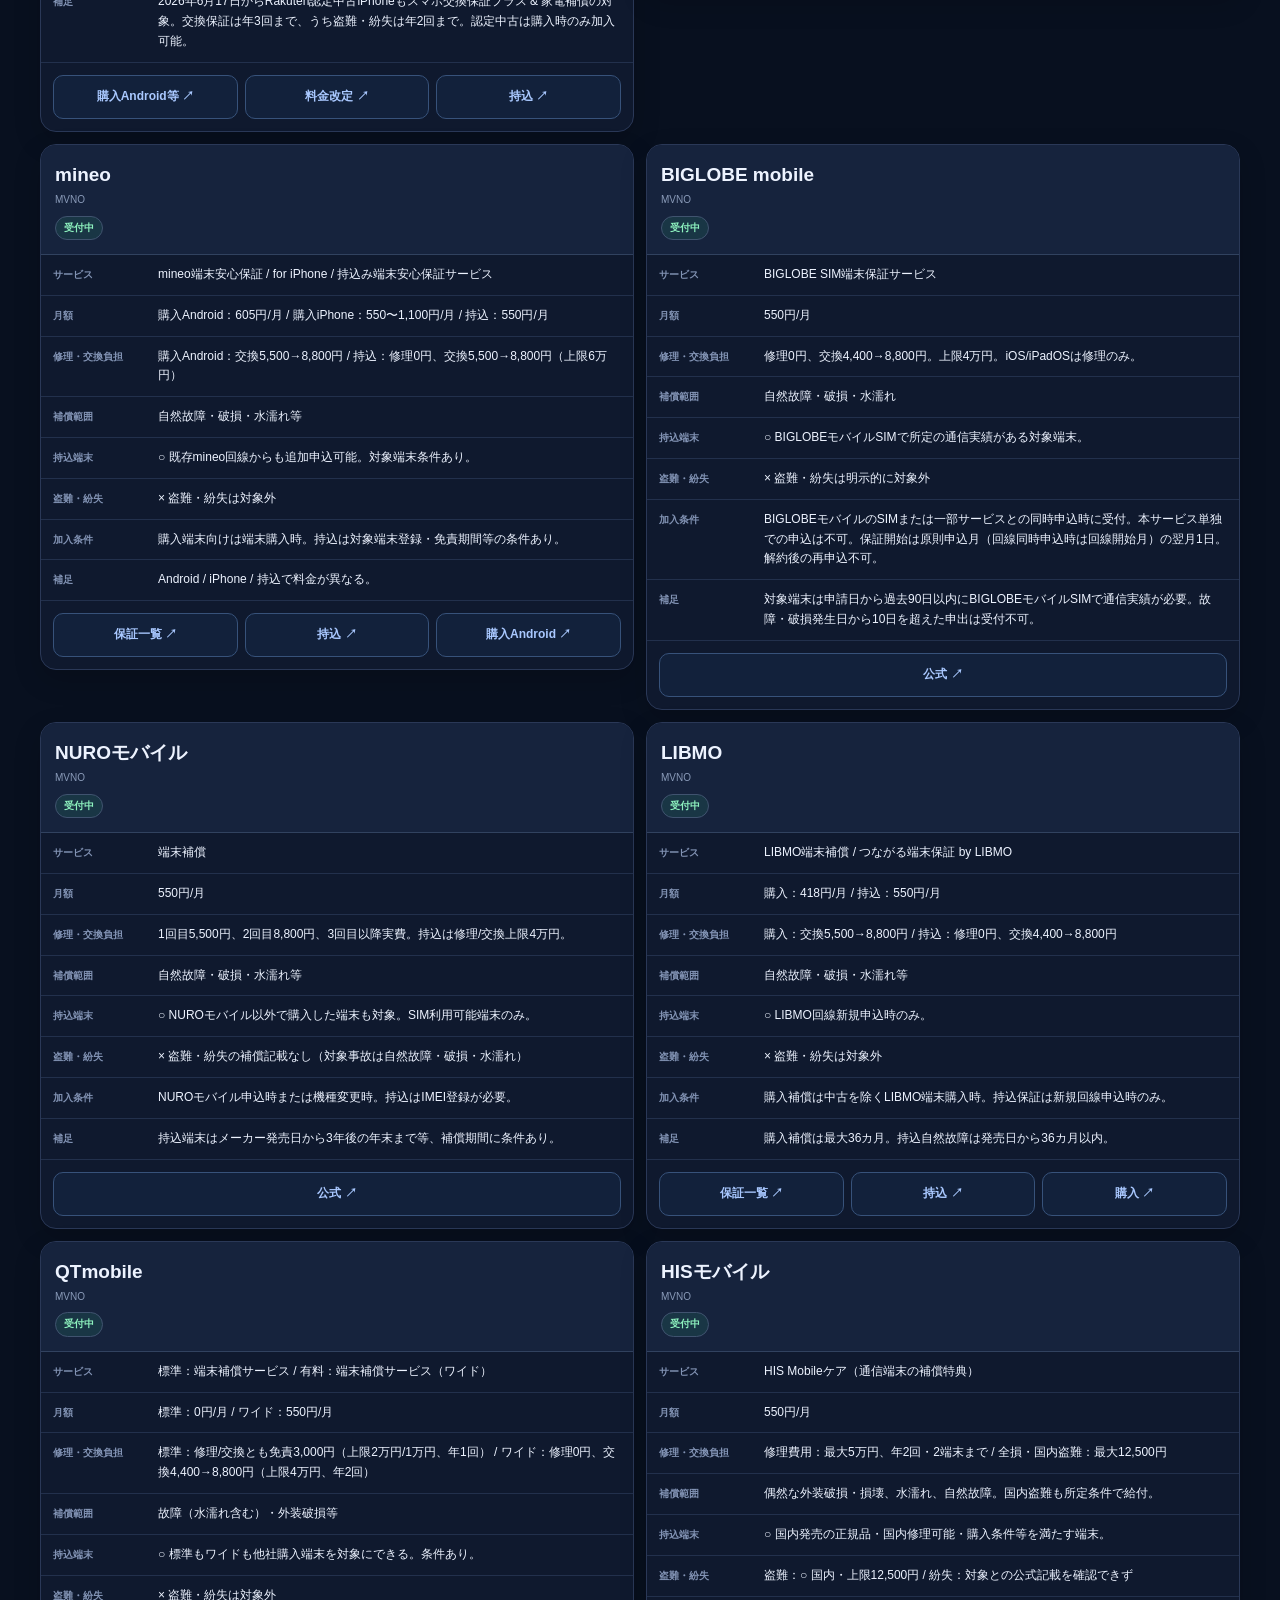
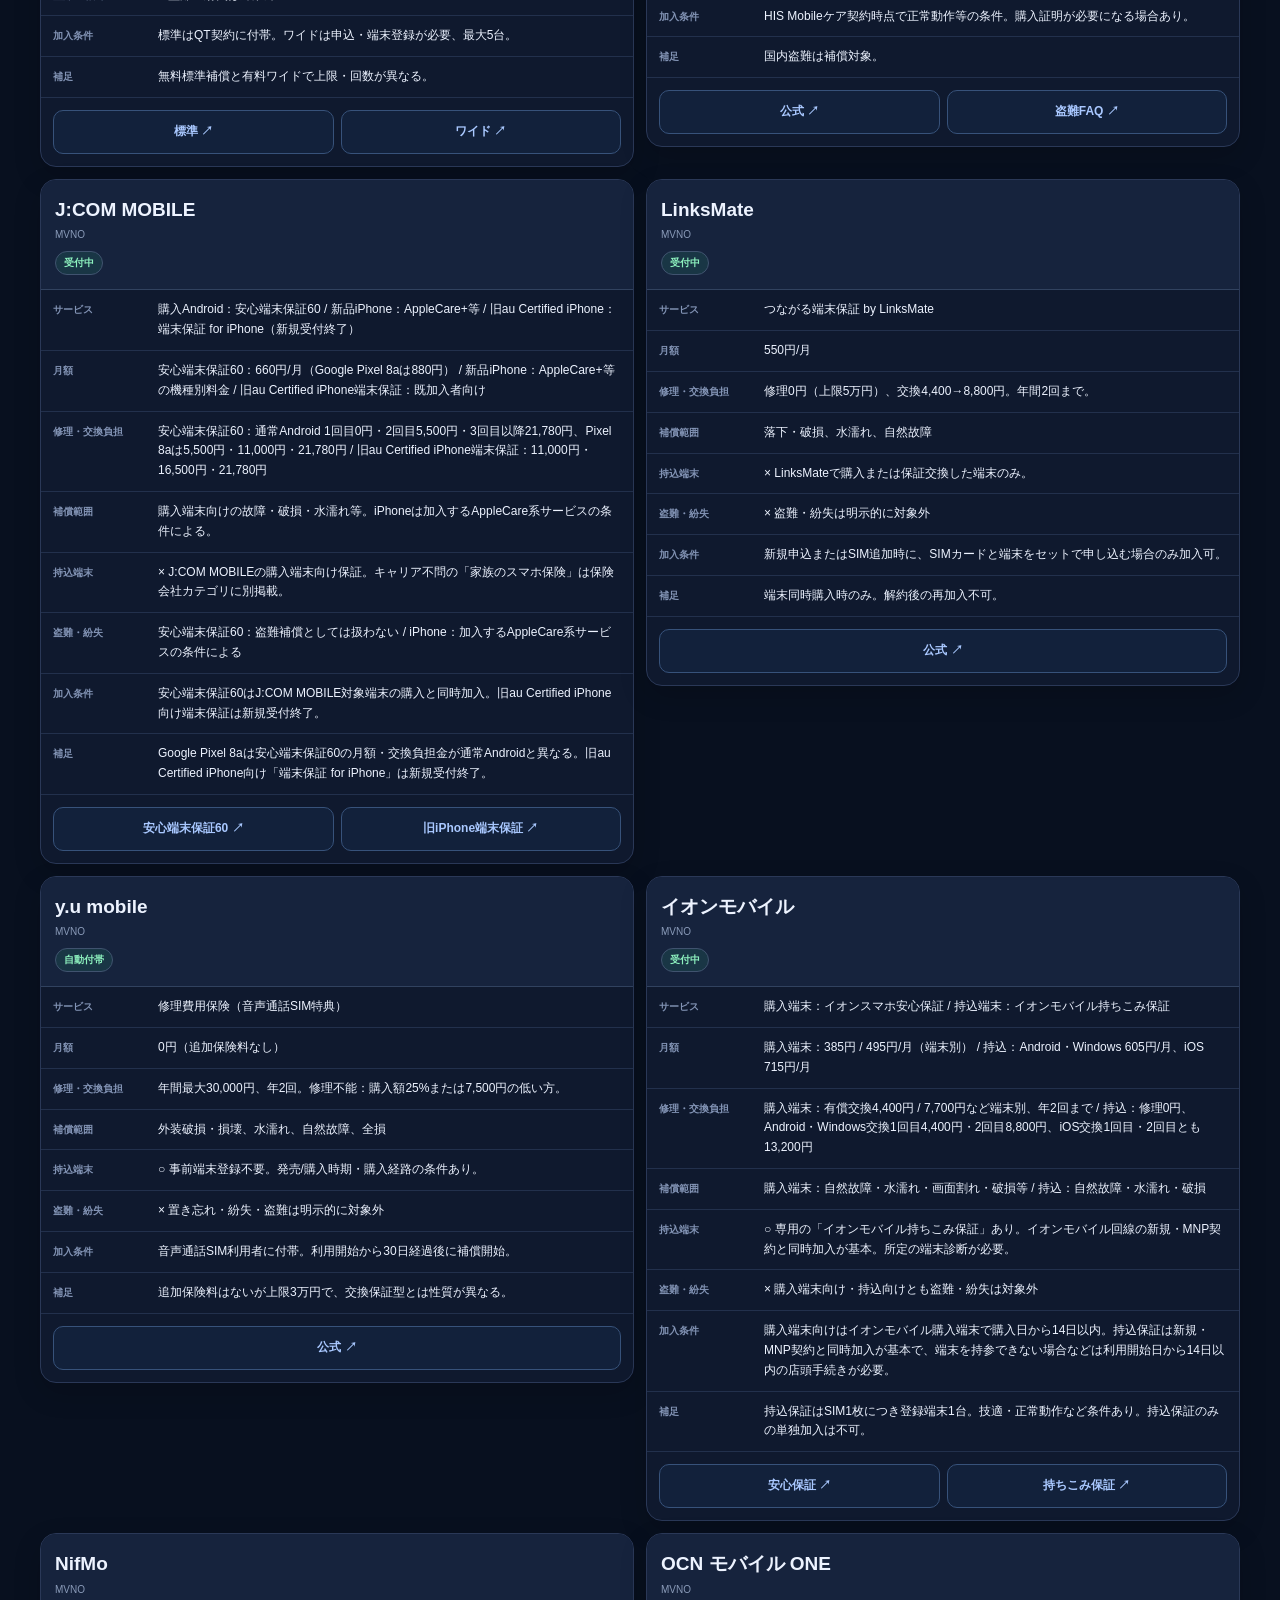
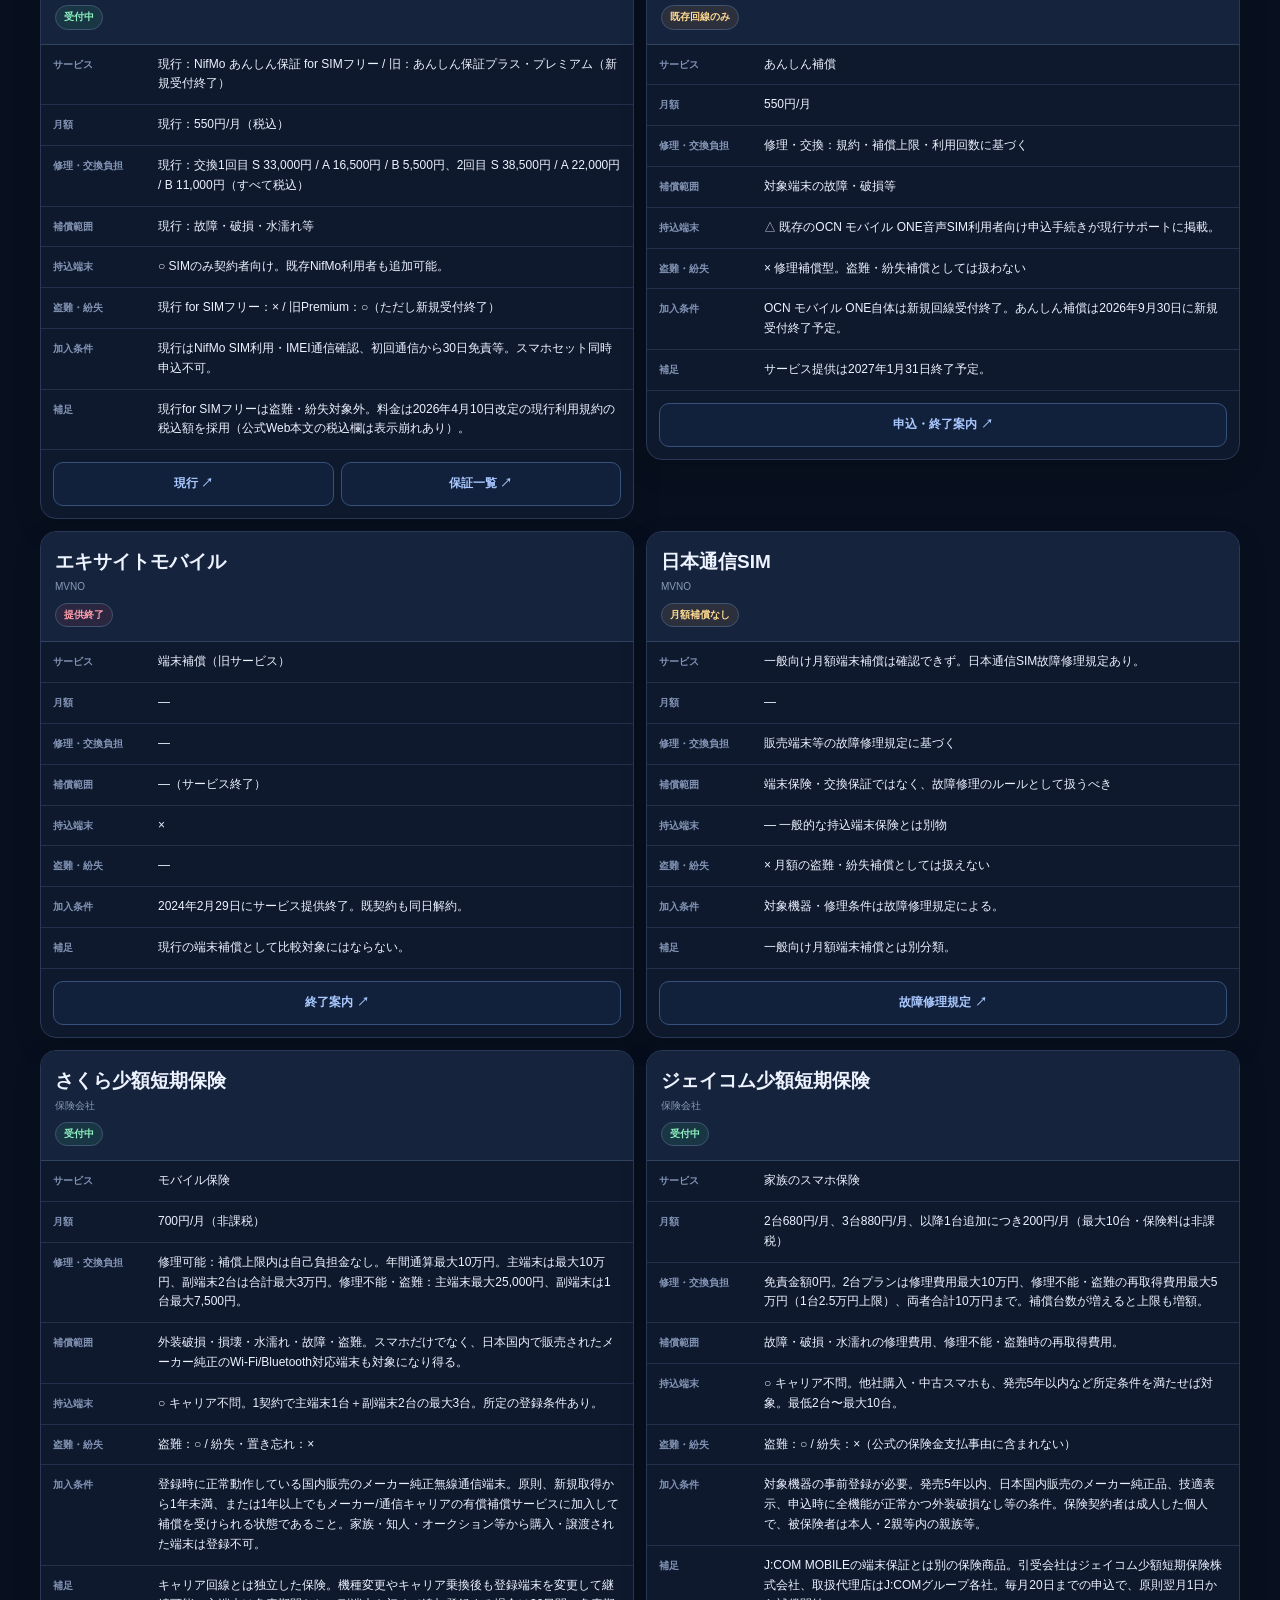
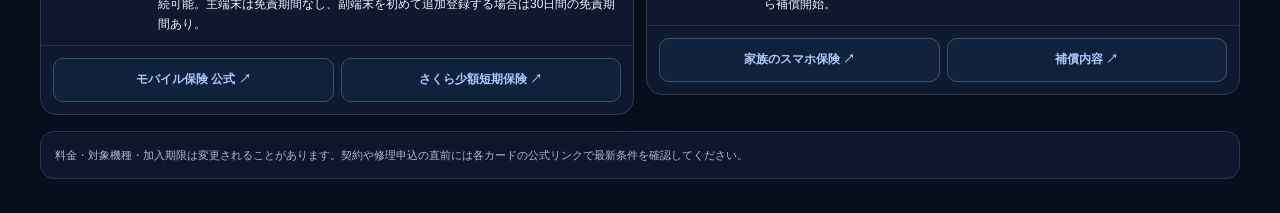
==== commit f6a7e4cb: "Reflect separated insurance entries in UI count" ====
--- a/index.html
+++ b/index.html
@@ -17,7 +17,7 @@
 </head>
 <body>
 <div class="wrap">
-<header class="hero"><div class="eyebrow">MOBILE DEVICE PROTECTION</div><h1>スマホ補償比較</h1><p class="lead">主要キャリア・MVNO・独立系保険会社の修理・交換・持込端末・盗難紛失・加入条件を比較。</p><div class="meta"><span class="pill">25社・ブランド</span><span class="pill">更新：2026-08-08</span><span class="pill">個人用PWA</span></div></header>
+<header class="hero"><div class="eyebrow">MOBILE DEVICE PROTECTION</div><h1>スマホ補償比較</h1><p class="lead">主要キャリア・MVNO・独立系保険会社の修理・交換・持込端末・盗難紛失・加入条件を比較。</p><div class="meta"><span class="pill">26比較項目</span><span class="pill">更新：2026-08-08</span><span class="pill">個人用PWA</span></div></header>
 <div class="controls"><input id="q" type="search" placeholder="キャリア・保険・サービス名で検索"><select id="type"><option value="">種別：すべて</option><option>MNO</option><option>オンライン/サブ</option><option>MVNO</option><option>保険会社</option></select><select id="status"><option value="">受付：すべて</option><option>受付中</option><option>一部受付中</option><option>新規受付終了</option><option>自動付帯</option><option>既存回線のみ</option><option>提供終了</option><option>月額補償なし</option></select><select id="byod"><option value="">持込：すべて</option><option value="yes">対応あり</option><option value="conditional">条件付き</option><option value="no">非対応</option></select></div>
 <div id="count" class="count"></div><main id="cards" class="cards"></main>
 <div class="note">料金・対象機種・加入期限は変更されることがあります。契約や修理申込の直前には各カードの公式リンクで最新条件を確認してください。</div>
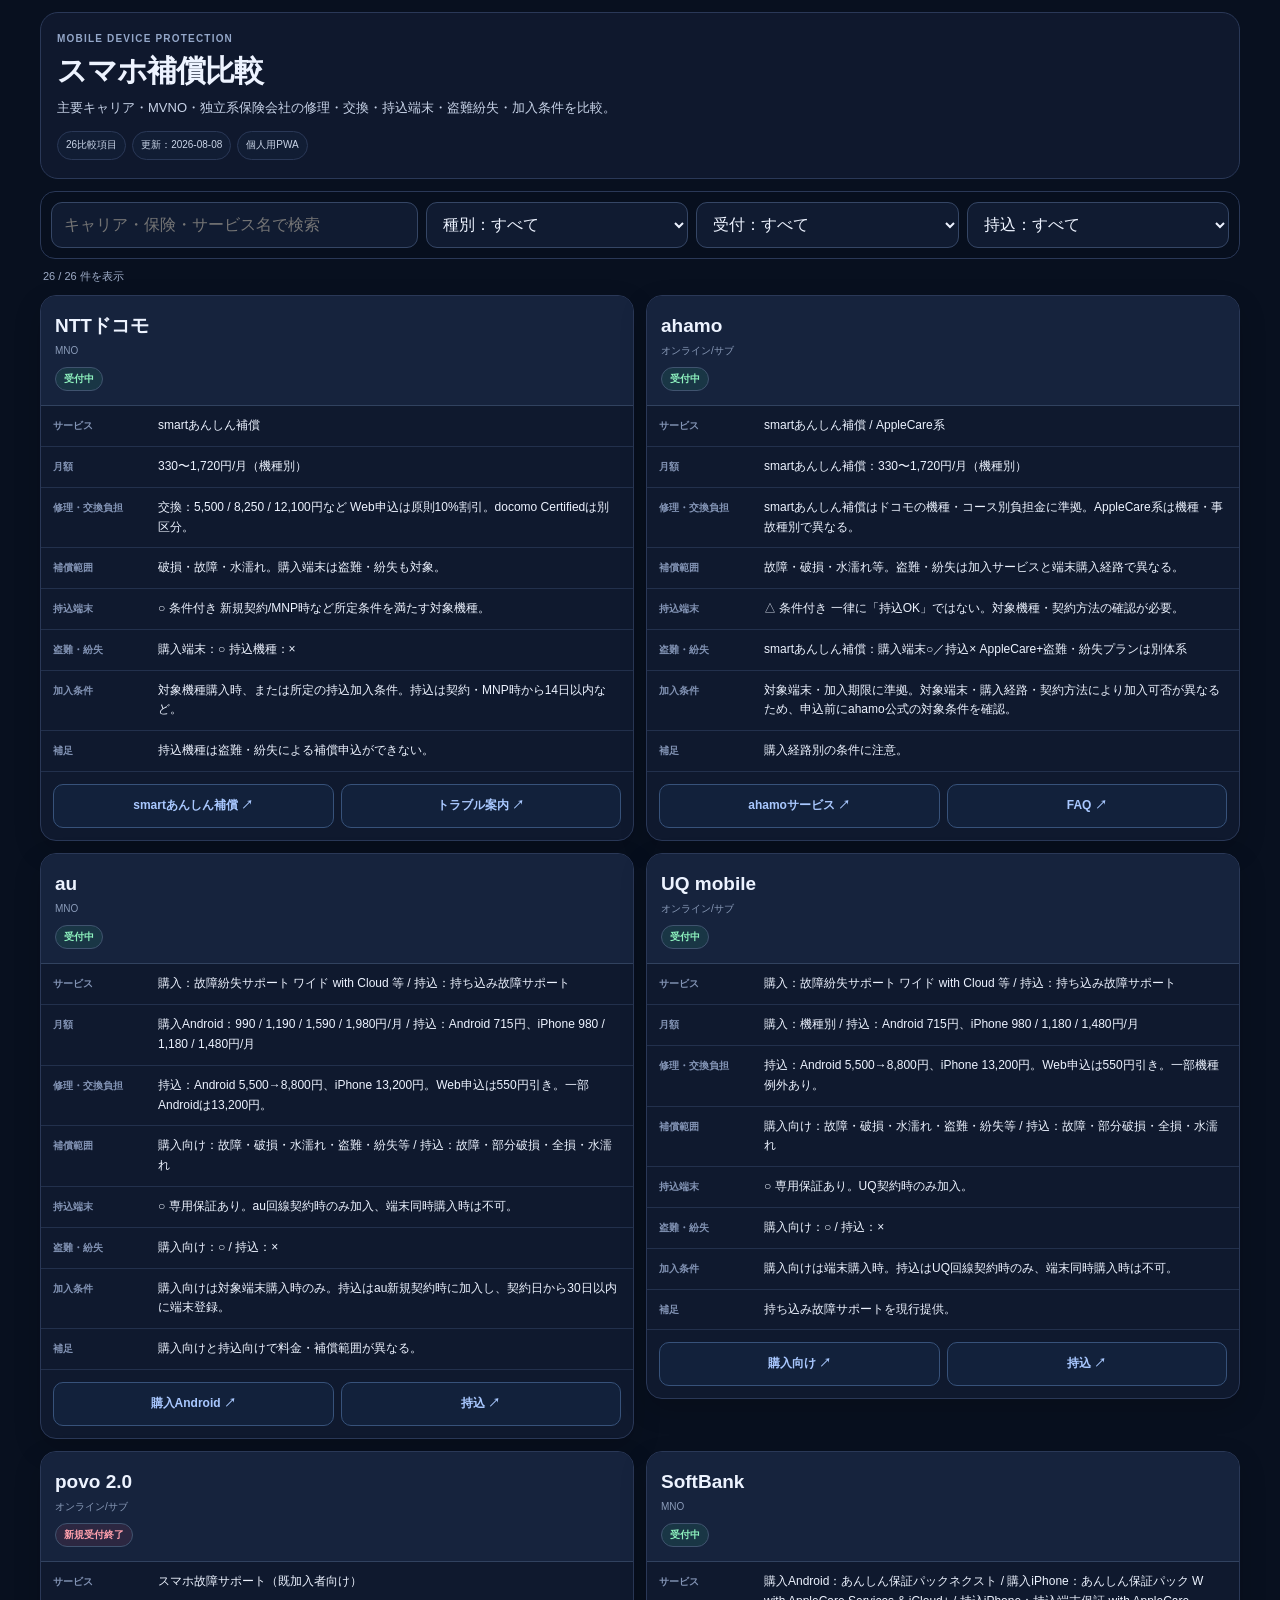
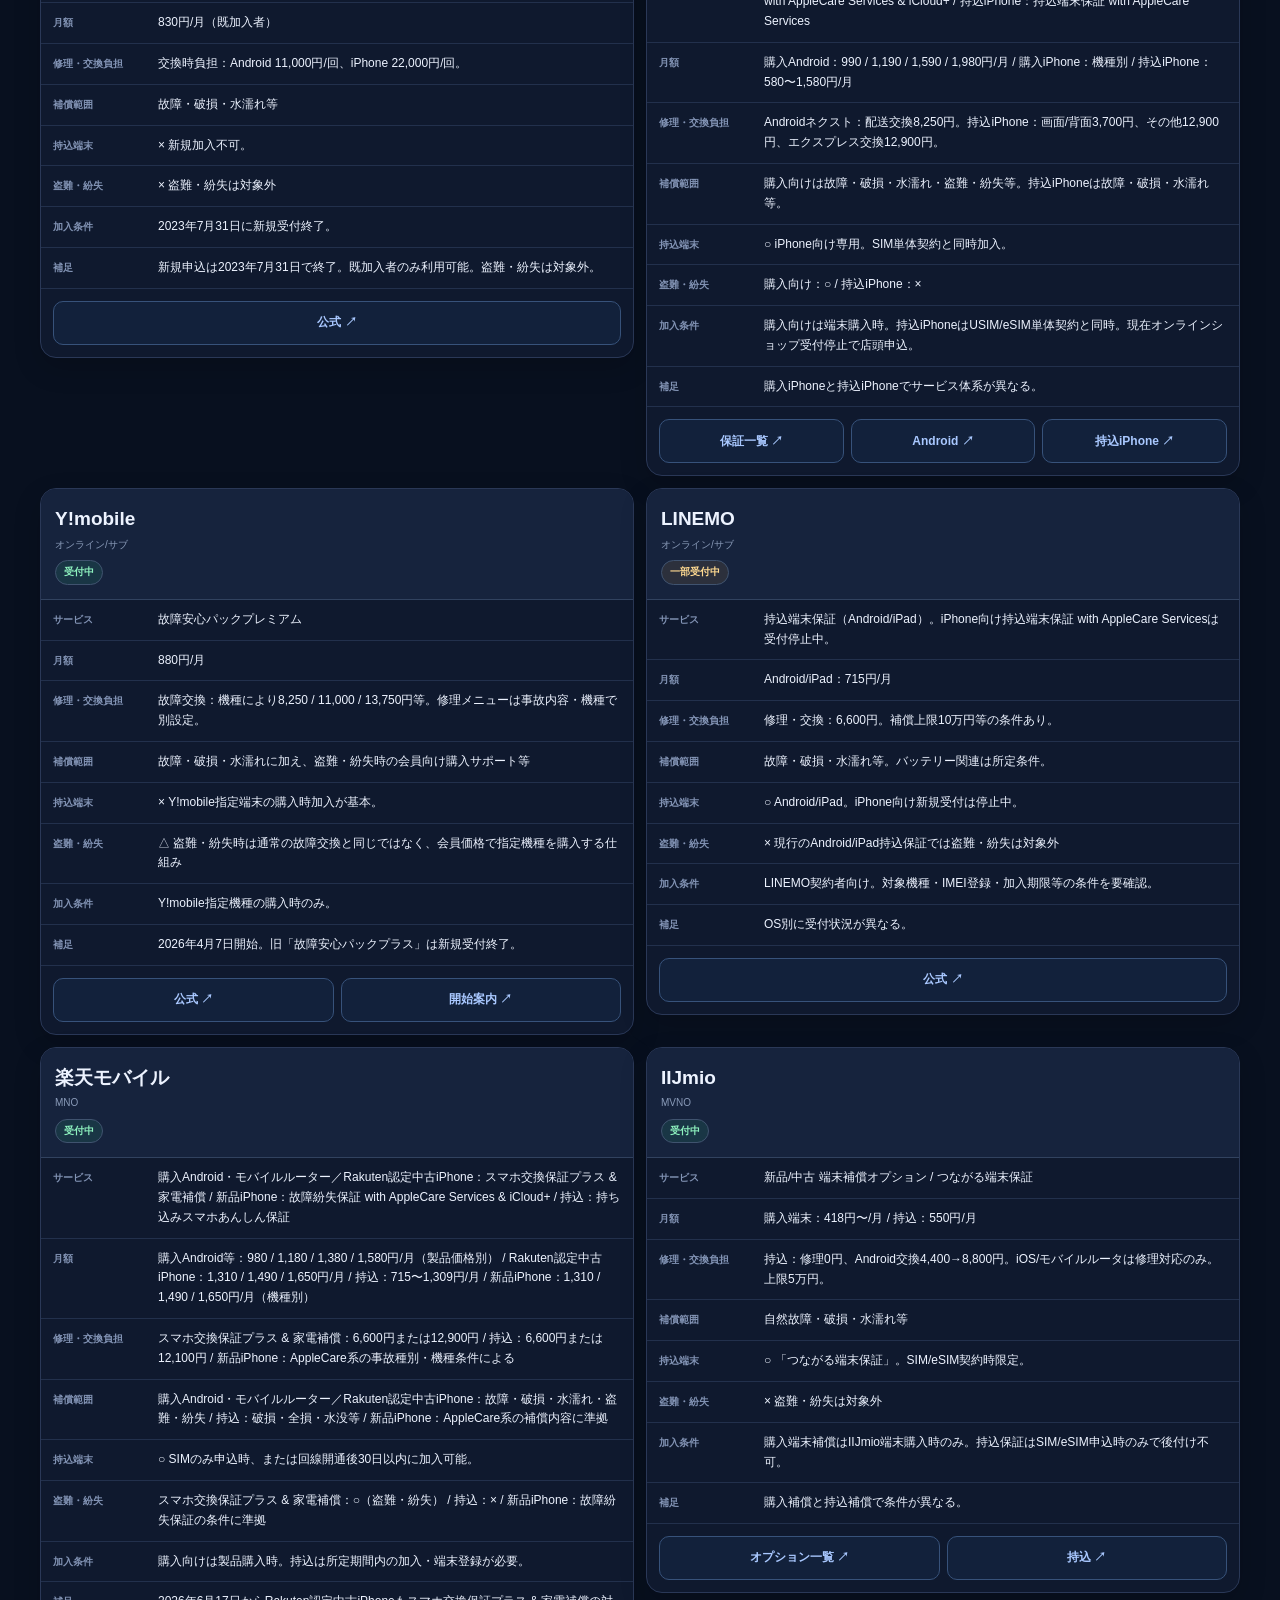
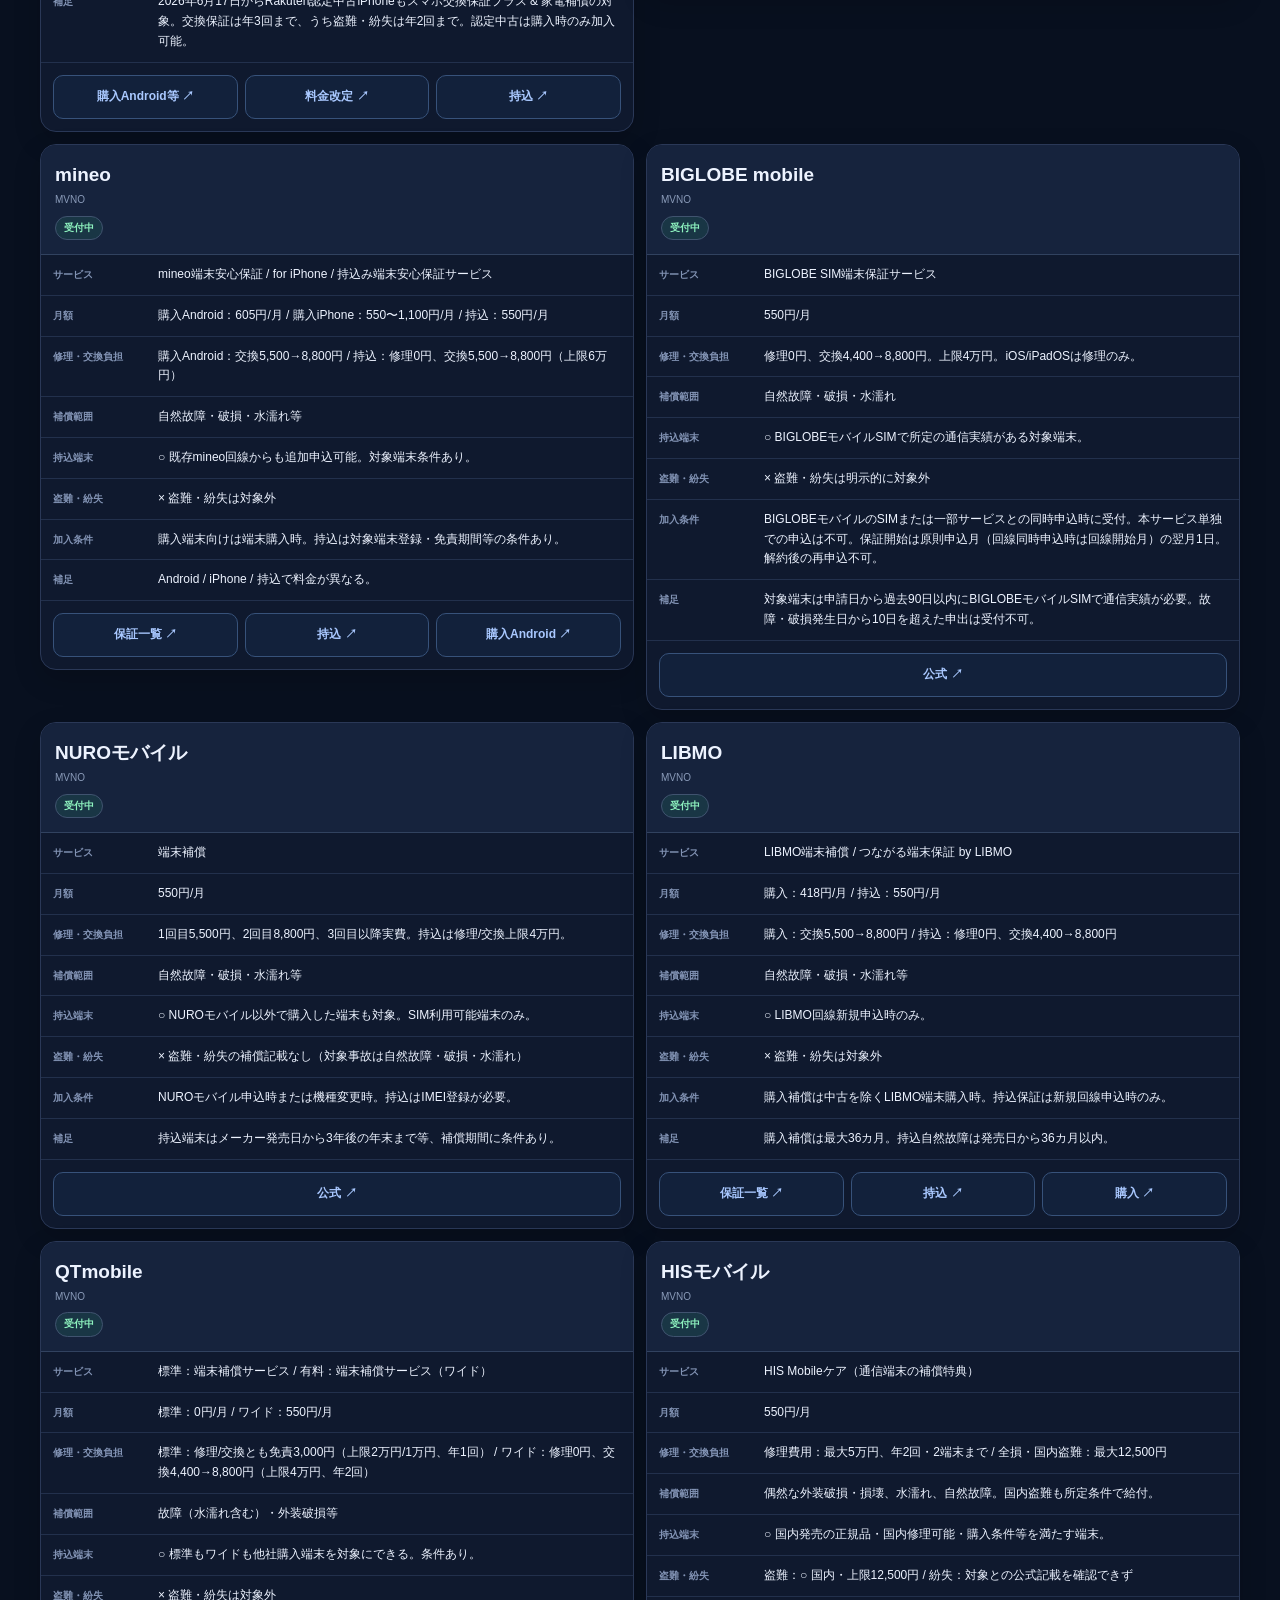
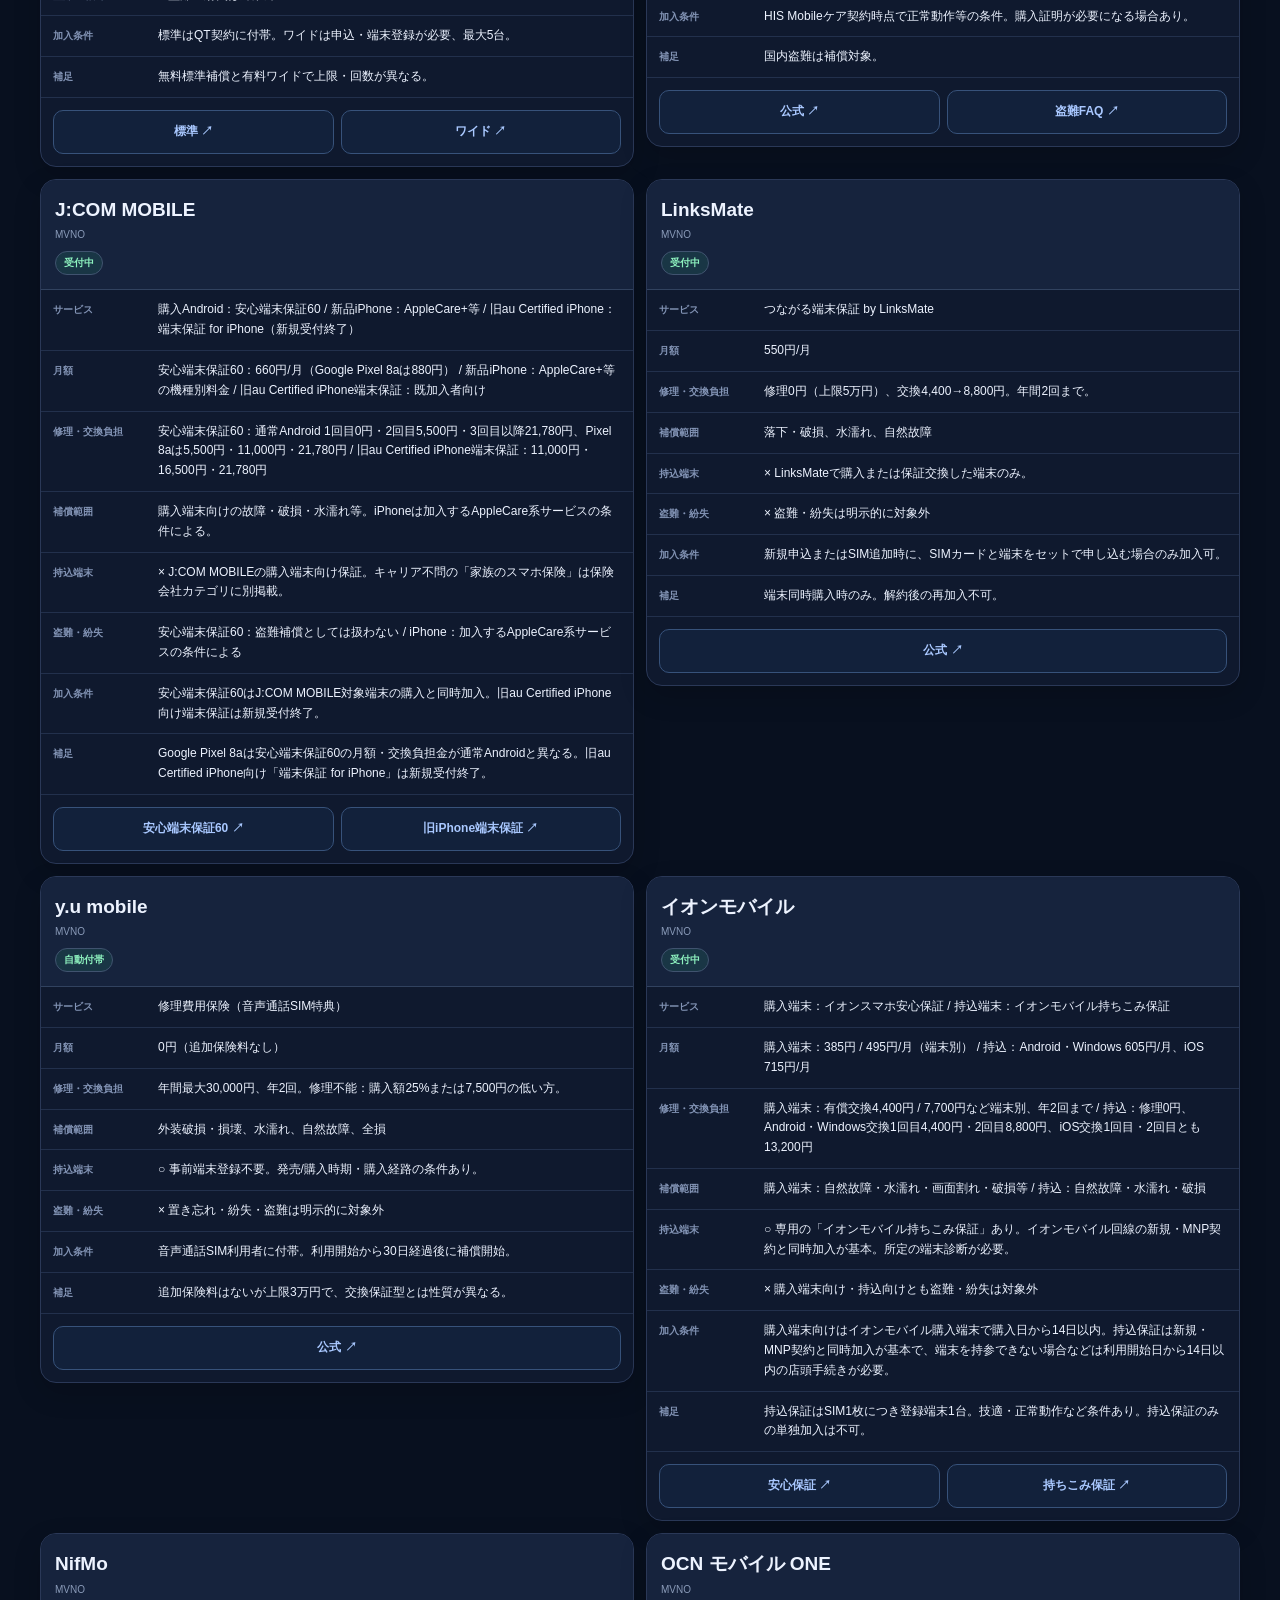
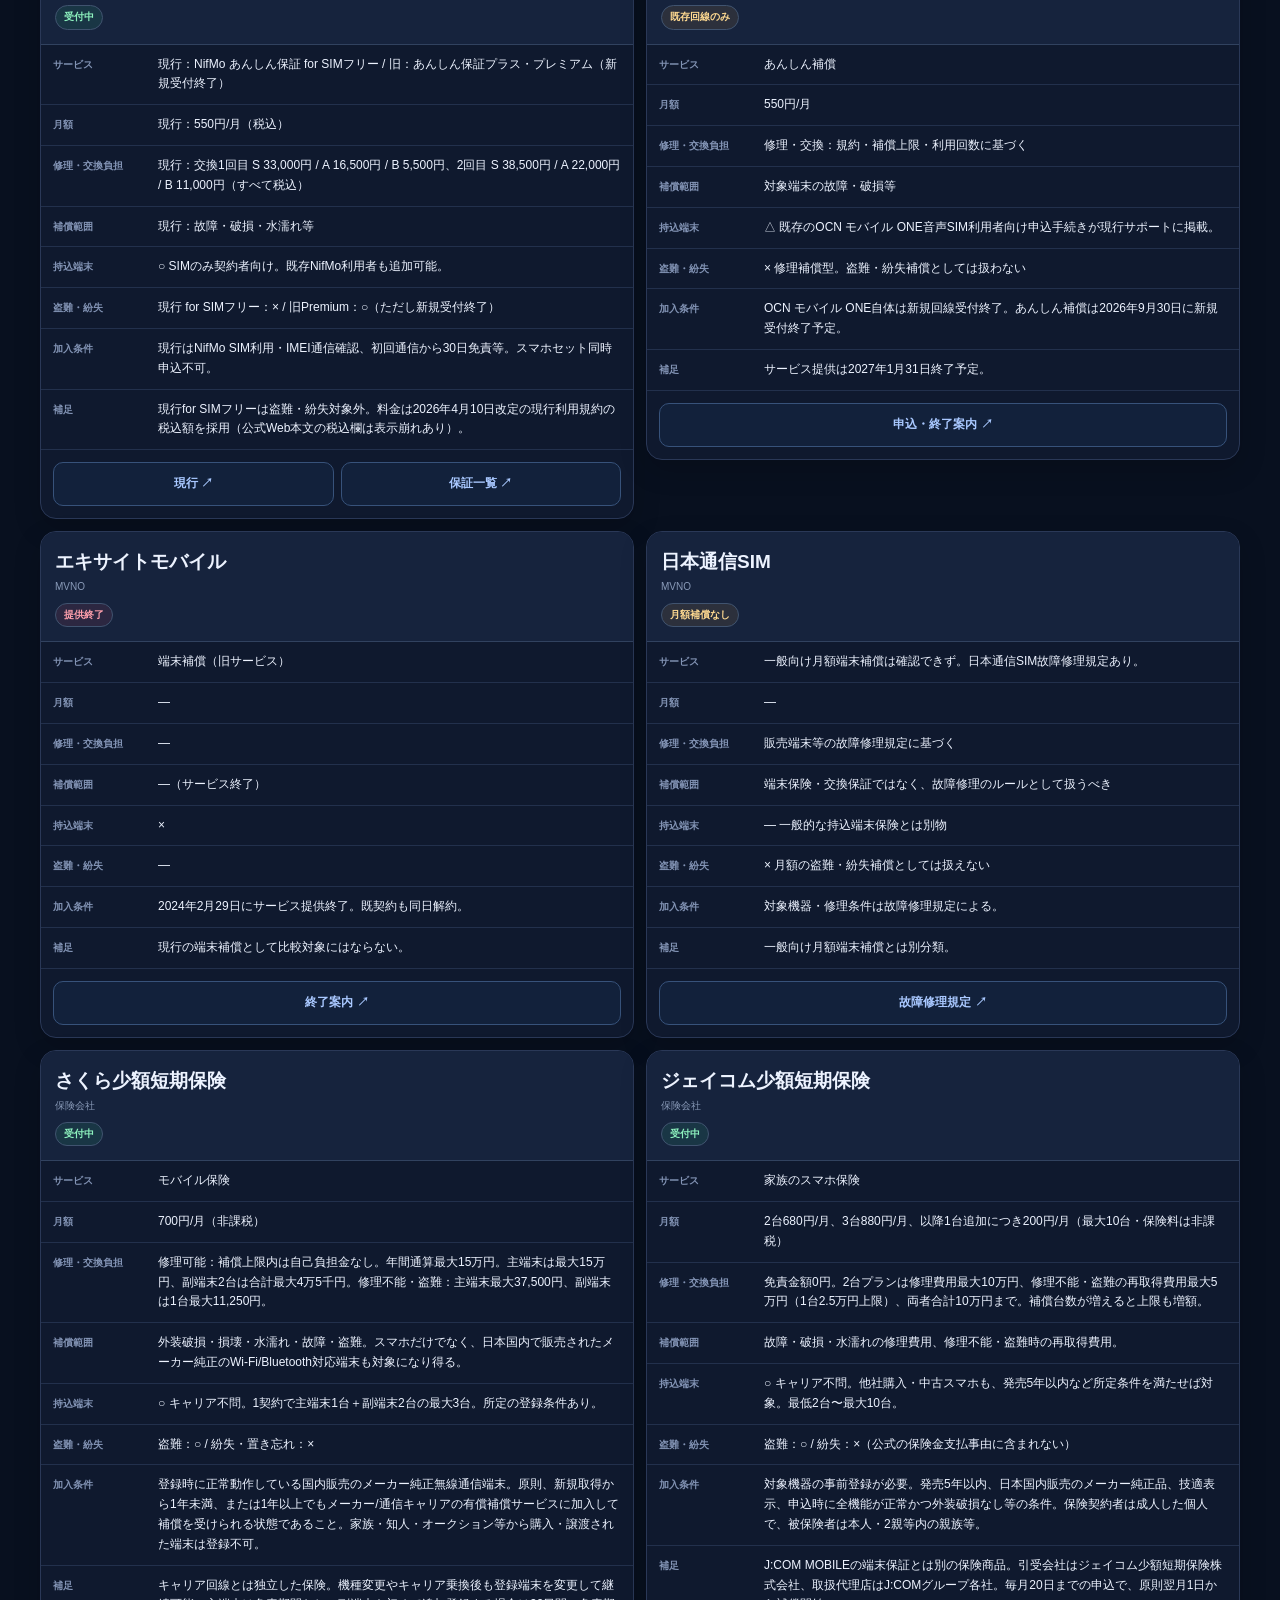
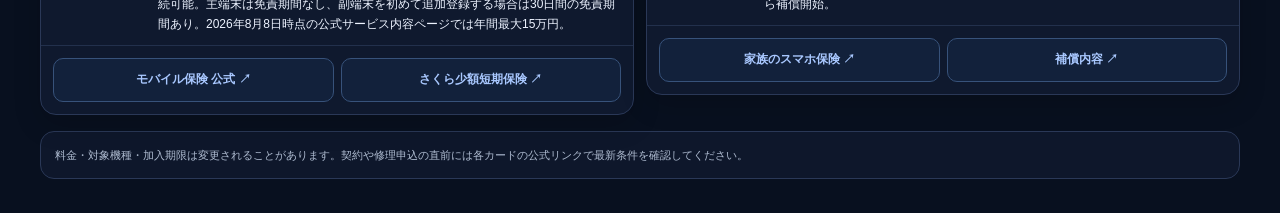
==== commit e4ed1d76: "Load latest factual fixes" ====
--- a/index.html
+++ b/index.html
@@ -25,6 +25,7 @@
 <button id="install" class="install" type="button">アプリをインストール</button>
 <script src="./data.js"></script>
 <script src="./extra-data.js"></script>
+<script src="./live-fixes.js"></script>
 <script>
 const $=s=>document.querySelector(s),cards=$('#cards'),q=$('#q'),type=$('#type'),status=$('#status'),byod=$('#byod'),count=$('#count');
 const esc=s=>String(s??'').replace(/[&<>"']/g,c=>({'&':'&amp;','<':'&lt;','>':'&gt;','"':'&quot;',"'":'&#39;'}[c]));
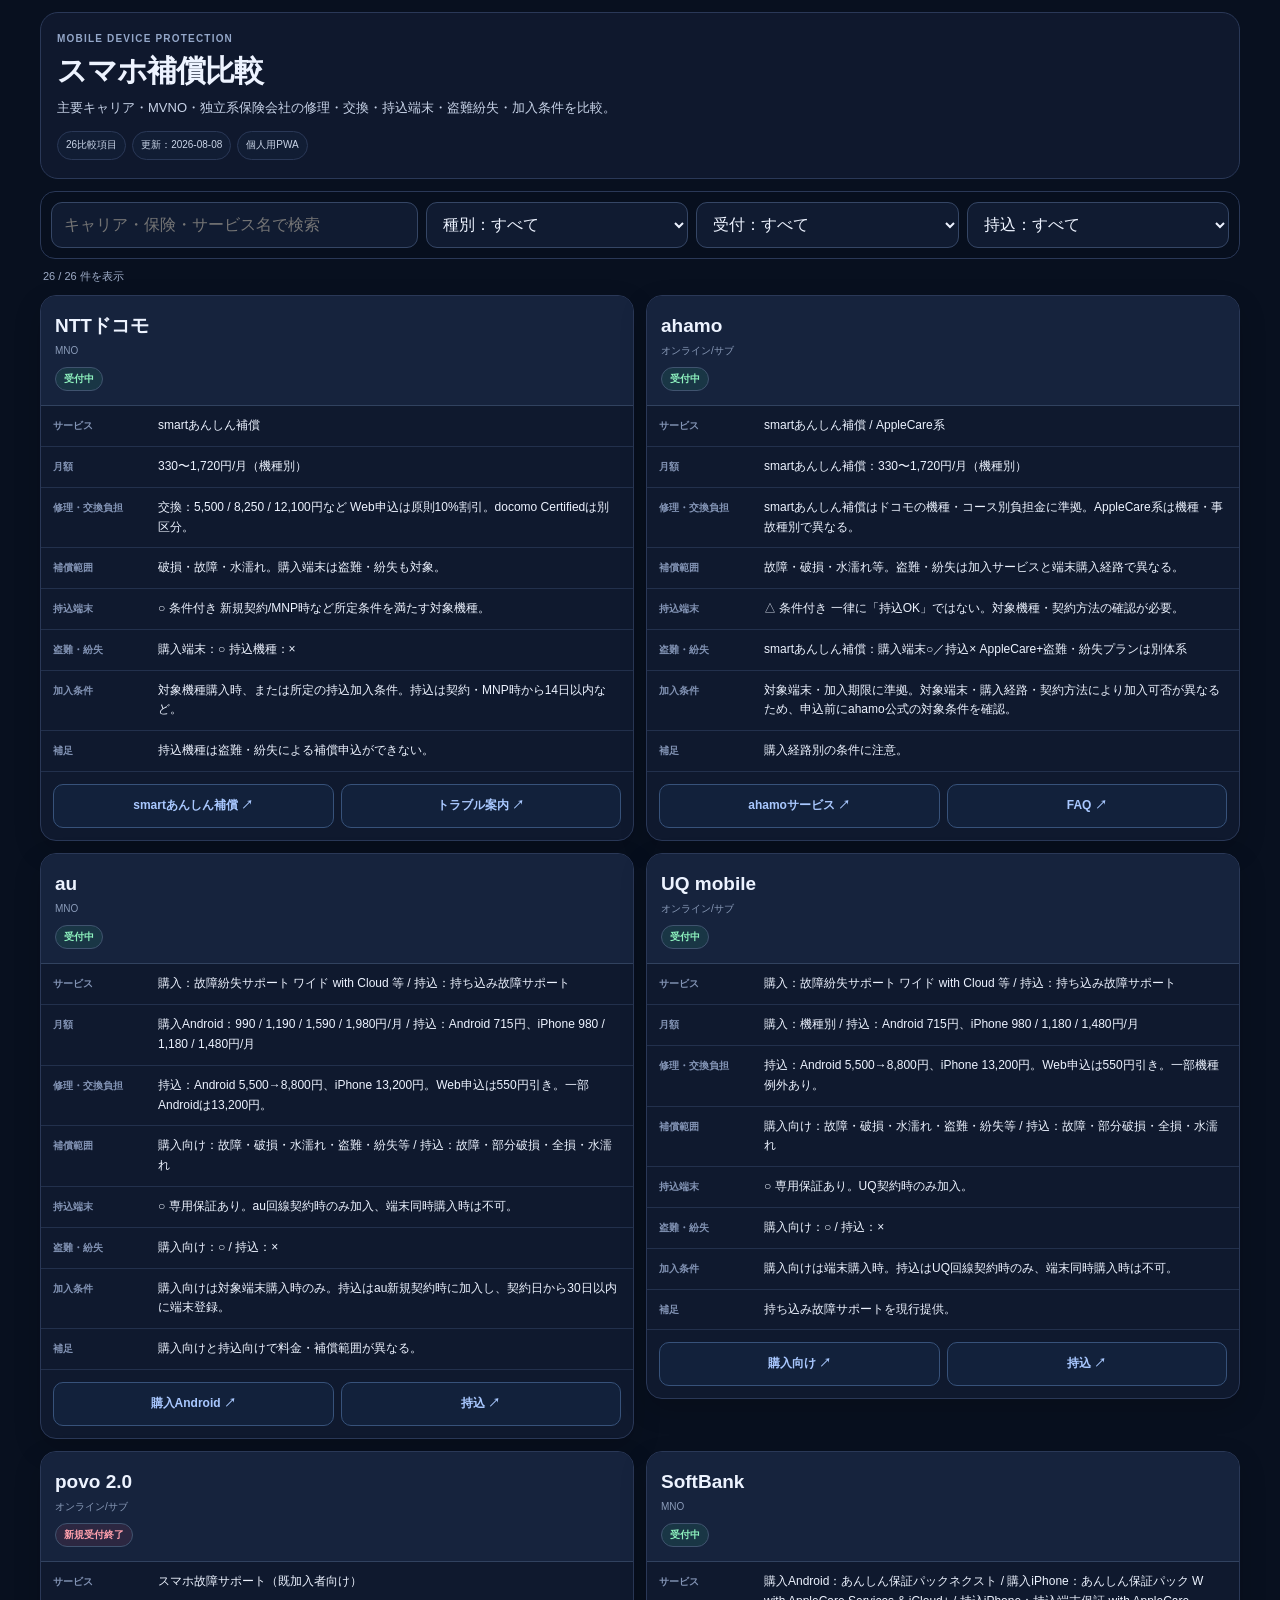
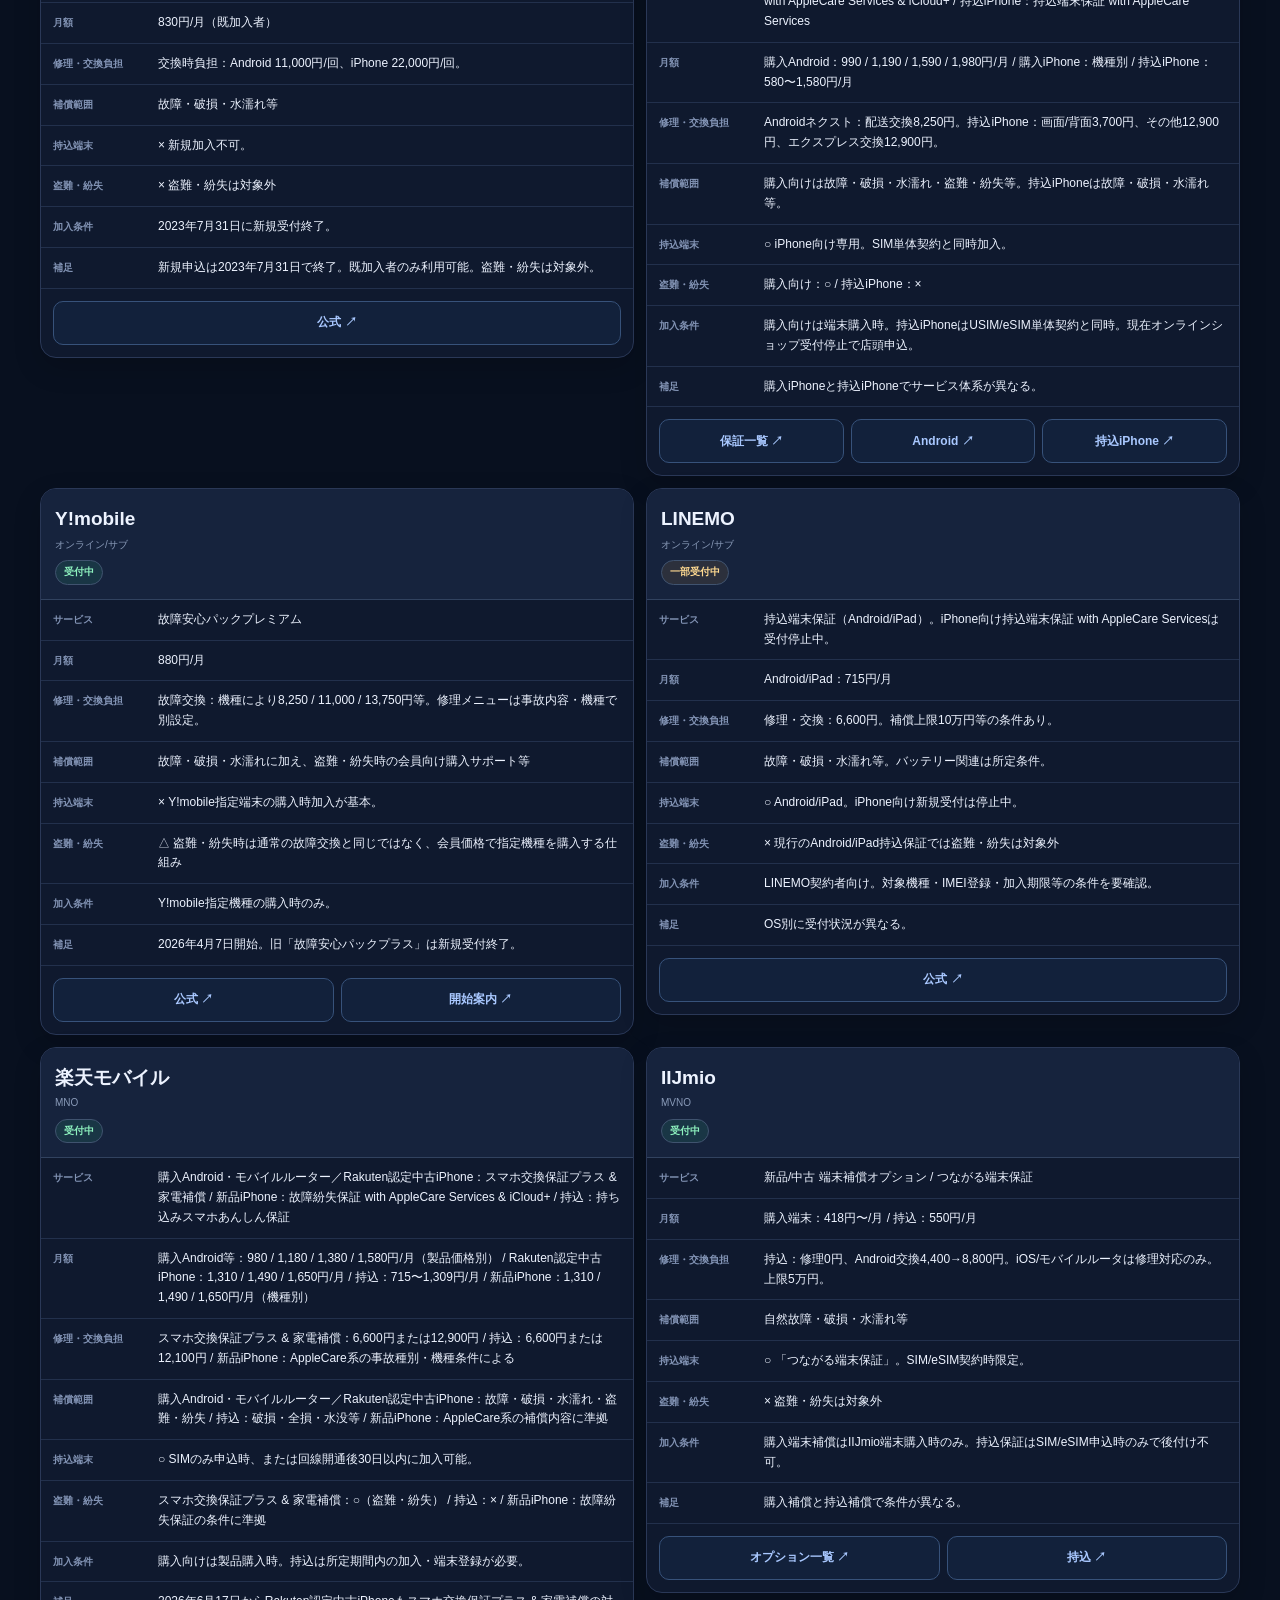
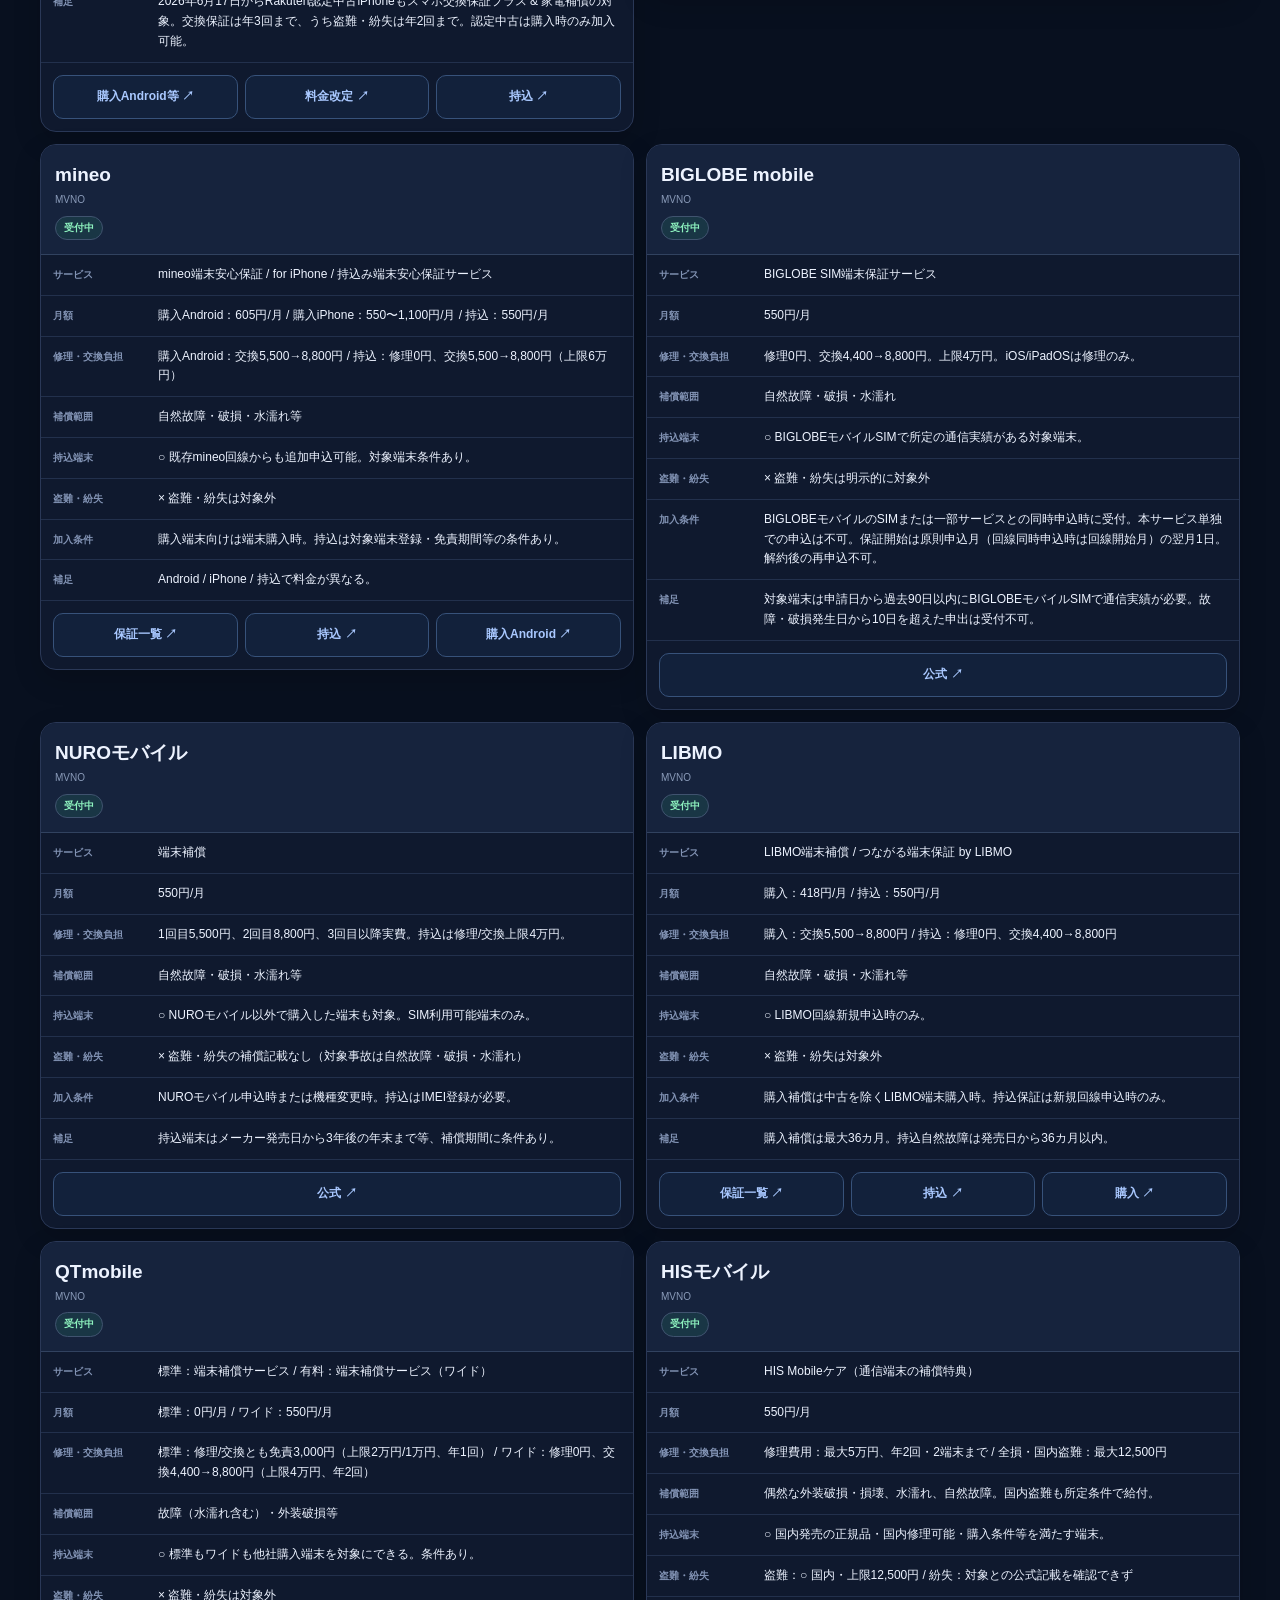
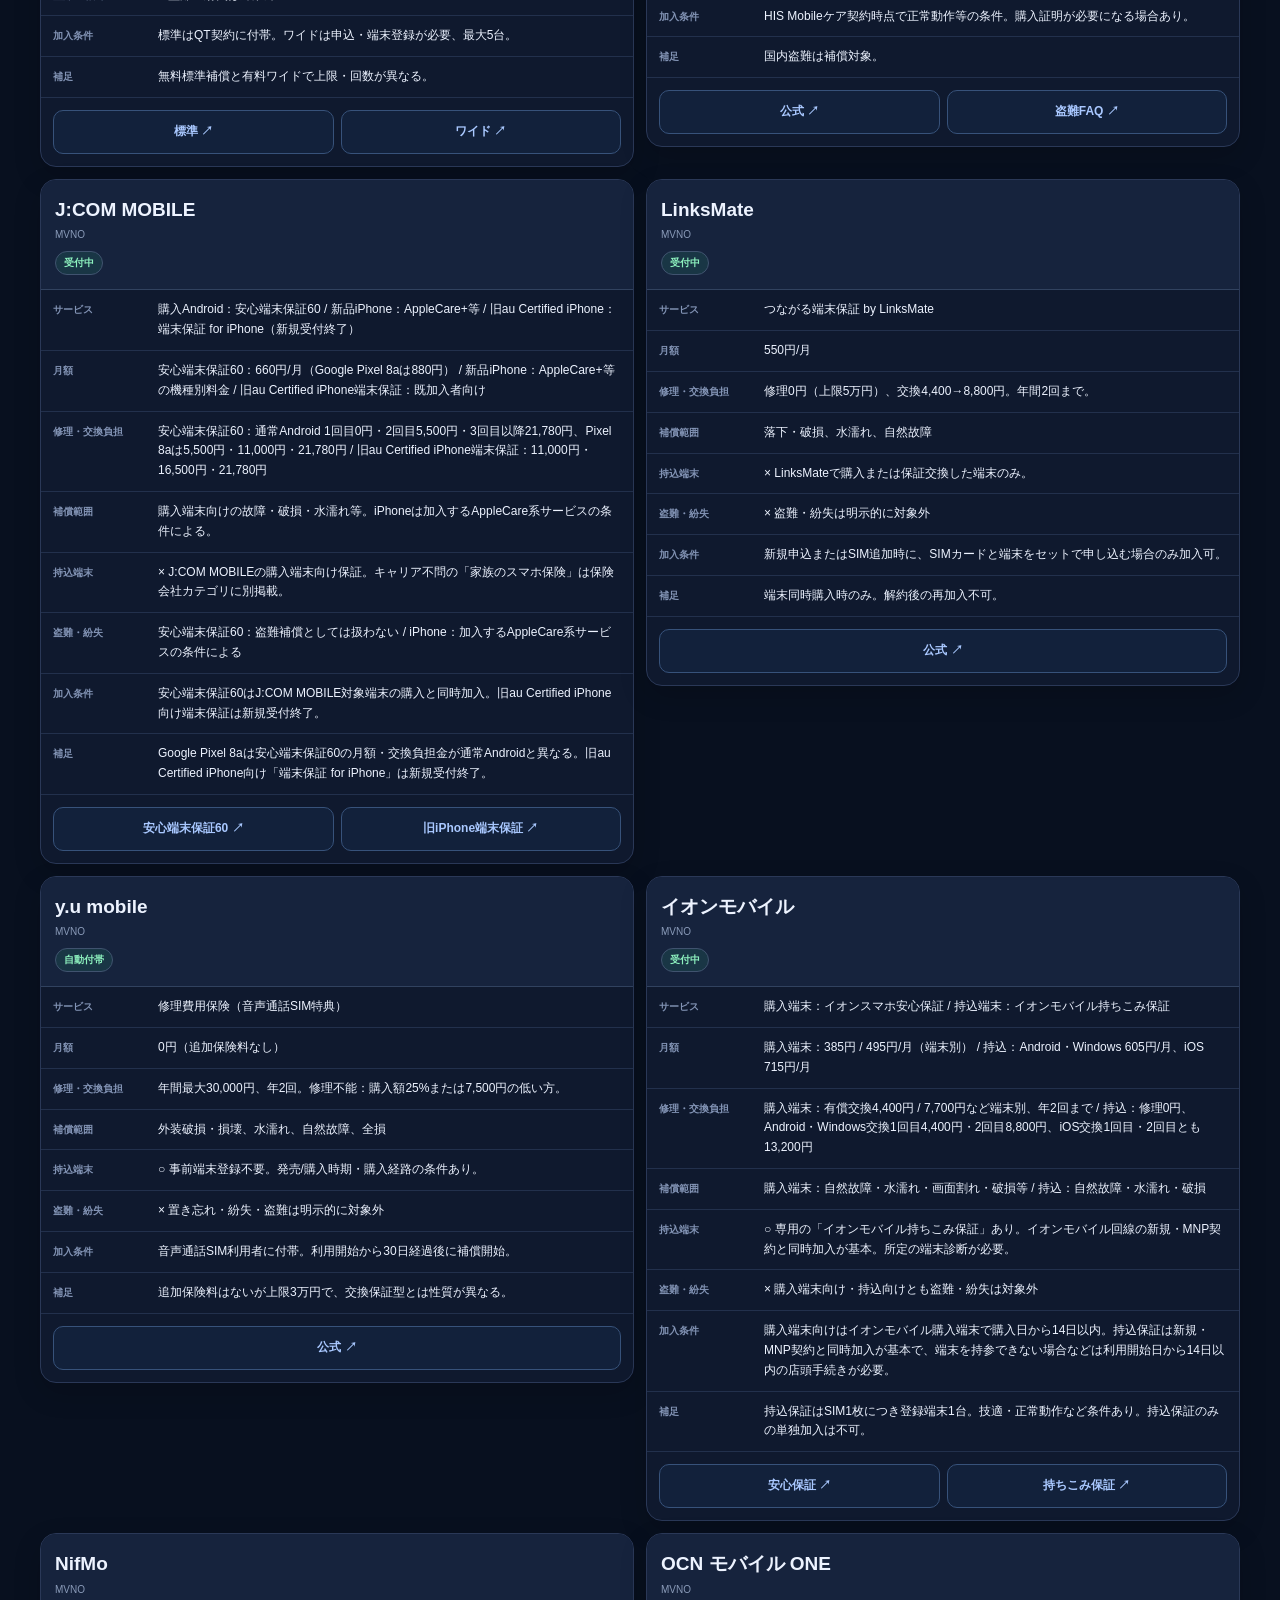
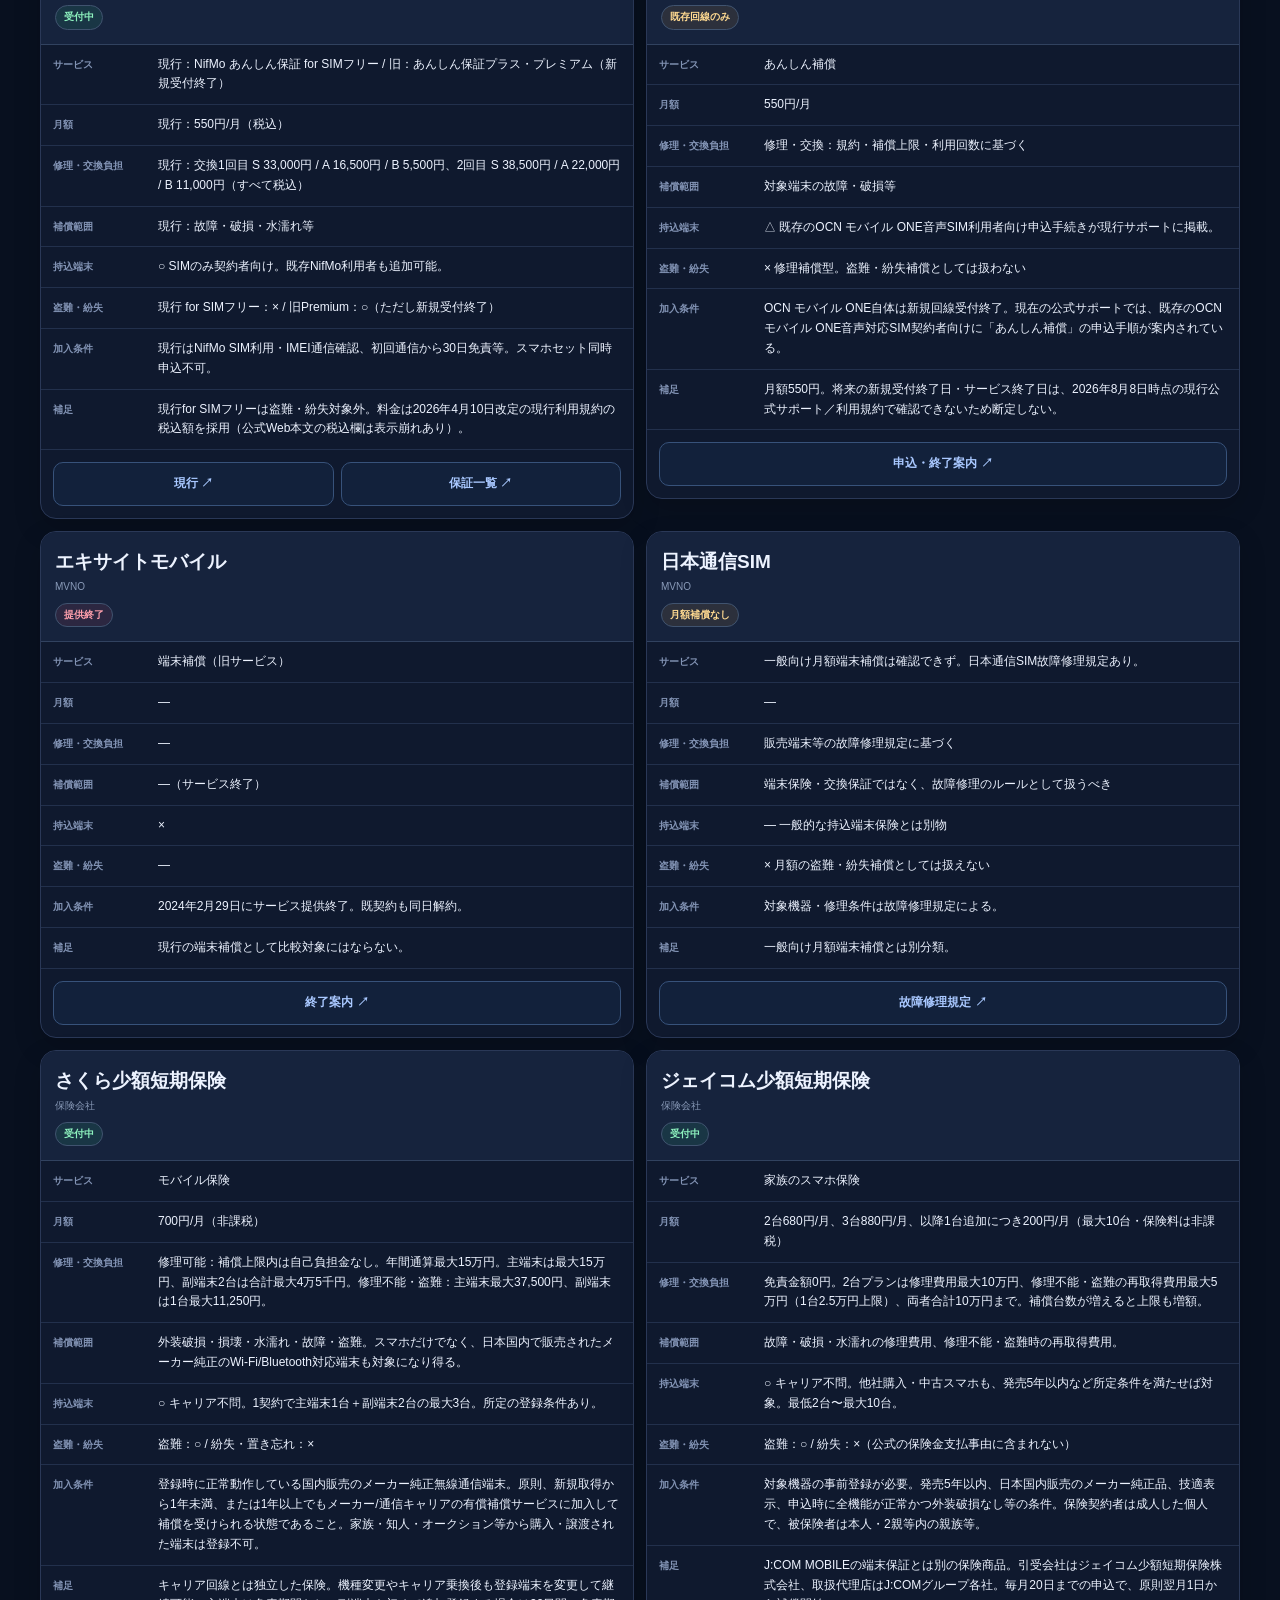
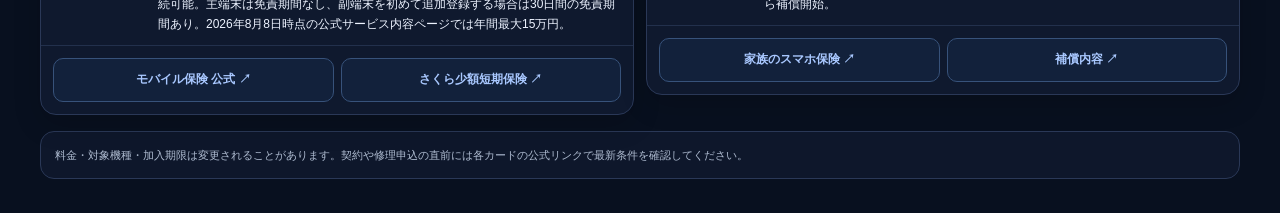
==== commit 4874c6e3: "Harden root PWA icon and cache handling" ====
--- a/index.html
+++ b/index.html
@@ -6,11 +6,14 @@
 <title>スマホ補償比較</title>
 <meta name="description" content="主要キャリア・MVNO・独立系保険会社のスマホ修理・端末補償サービス比較">
 <meta name="theme-color" content="#08101f">
+<meta name="mobile-web-app-capable" content="yes">
+<meta name="application-name" content="補償比較">
 <meta name="apple-mobile-web-app-capable" content="yes">
 <meta name="apple-mobile-web-app-status-bar-style" content="black-translucent">
 <meta name="apple-mobile-web-app-title" content="補償比較">
 <link rel="manifest" href="./manifest.webmanifest">
-<link rel="apple-touch-icon" href="./icons/icon-192.png">
+<link rel="icon" type="image/png" sizes="192x192" href="./icons/warranty-pwa-20260812-192.png">
+<link rel="apple-touch-icon" href="./icons/warranty-pwa-20260812-192.png">
 <style>
 :root{--bg:#08101f;--panel:#101a2f;--panel2:#16233d;--line:#2a3857;--text:#edf3ff;--muted:#9eacc7;--accent:#86afff;--good:#58d6a1;--warn:#ffd072;--bad:#ff8b9a}*{box-sizing:border-box}html{-webkit-text-size-adjust:100%}body{margin:0;background:radial-gradient(900px 520px at 0 -10%,rgba(70,115,255,.2),transparent 60%),var(--bg);color:var(--text);font-family:-apple-system,BlinkMacSystemFont,"Segoe UI","Noto Sans JP",sans-serif;line-height:1.65;padding-left:env(safe-area-inset-left);padding-right:env(safe-area-inset-right)}a{color:#a9c8ff;text-decoration:none}.wrap{width:min(100% - 20px,760px);margin:auto;padding:12px 0 calc(34px + env(safe-area-inset-bottom))}.hero{padding:18px 16px;border:1px solid var(--line);border-radius:18px;background:rgba(16,26,47,.92)}.eyebrow{font-size:10px;letter-spacing:.12em;color:#94a7c9;font-weight:800}h1{font-size:30px;line-height:1.14;margin:6px 0 9px;letter-spacing:-.035em}.lead{margin:0;color:#c7d2e7;font-size:13px}.meta{display:flex;flex-wrap:wrap;gap:6px;margin-top:13px}.pill{font-size:10px;padding:5px 8px;border:1px solid var(--line);border-radius:999px;background:#111d34;color:#cad5e8}.controls{position:sticky;top:8px;z-index:5;display:grid;gap:8px;margin:12px 0 8px;padding:10px;border:1px solid var(--line);border-radius:15px;background:rgba(8,16,31,.95);backdrop-filter:blur(12px)}input,select{width:100%;min-height:46px;padding:10px 12px;border:1px solid #354665;border-radius:11px;background:#101b31;color:var(--text);font-size:16px;outline:none}.count{font-size:11px;color:var(--muted);margin:7px 3px 10px}.cards{display:grid;gap:12px}.card{overflow:hidden;border:1px solid var(--line);border-radius:16px;background:rgba(16,26,47,.95);box-shadow:0 10px 28px rgba(0,0,0,.16)}.cardHead{padding:14px;background:var(--panel2);border-bottom:1px solid #31425f}.brand{font-size:19px;font-weight:900}.type{font-size:10px;color:#899ab8;margin-top:2px}.status{display:inline-block;margin-top:7px;padding:3px 8px;border-radius:999px;font-size:10px;font-weight:850;border:1px solid #40536f}.ok{color:#8df1be;background:rgba(54,191,127,.12)}.warn{color:#ffda91;background:rgba(232,165,54,.1)}.closed{color:#ffa0ad;background:rgba(220,79,102,.11)}.row{display:grid;grid-template-columns:95px minmax(0,1fr);gap:10px;padding:10px 12px;border-bottom:1px solid #22304c;font-size:12px;overflow-wrap:anywhere}.label{color:#8293b4;font-size:10px;font-weight:850;padding-top:2px}.links{display:flex;flex-wrap:wrap;gap:7px;padding:12px}.links a{flex:1 1 130px;display:flex;align-items:center;justify-content:center;min-height:44px;padding:9px;border:1px solid #37527a;border-radius:10px;background:#12213b;font-size:12px;font-weight:800}.install{position:fixed;right:max(12px,env(safe-area-inset-right));bottom:max(14px,calc(env(safe-area-inset-bottom) + 10px));z-index:20;display:none;border:1px solid #4a6ea8;border-radius:999px;background:#18335c;color:#fff;padding:12px 16px;font-weight:850;box-shadow:0 10px 28px rgba(0,0,0,.35)}.note{margin-top:16px;padding:14px;border:1px solid var(--line);border-radius:14px;background:rgba(16,26,47,.8);font-size:11px;color:#aebbd0}.empty{padding:30px 12px;text-align:center;color:var(--muted)}@media(min-width:700px){.controls{grid-template-columns:1.4fr repeat(3,1fr)}.cards{grid-template-columns:1fr 1fr}.card{align-self:start}.wrap{width:min(96vw,1200px)}}
 </style>
